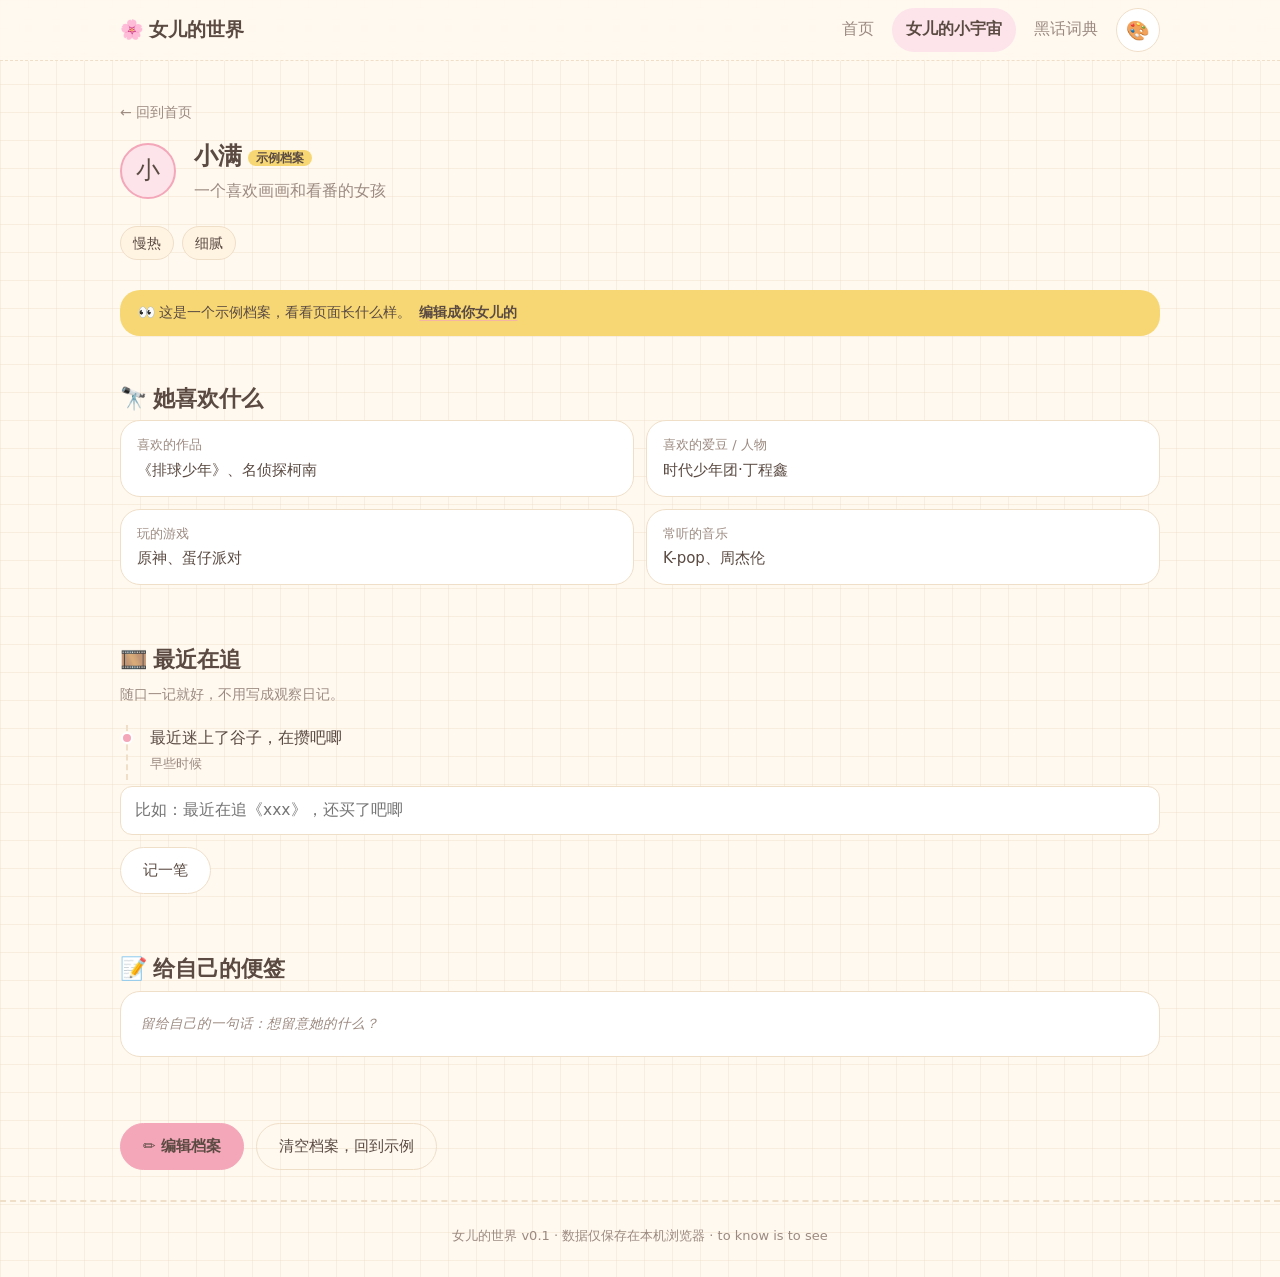
==== pages/archive.html @ 4b4a36b9 "feat: 女儿的小宇宙档案页（编辑/时间线/便签）" ====
<!DOCTYPE html>
<html lang="zh-CN" data-theme="journal">
<head>
  <meta charset="UTF-8" />
  <meta name="viewport" content="width=device-width, initial-scale=1.0" />
  <title>女儿的小宇宙 · 女儿的世界</title>
  <link rel="icon" type="image/svg+xml" href="../assets/favicon.svg" />
  <script>
    (function () {
      try {
        var t = localStorage.getItem("dw-theme");
        if (t) document.documentElement.dataset.theme = t;
      } catch (e) {}
    })();
  </script>
  <link rel="stylesheet" href="../css/themes/journal.css" />
  <link rel="stylesheet" href="../css/themes/dream.css" />
  <link rel="stylesheet" href="../css/themes/minimal.css" />
  <link rel="stylesheet" href="../css/themes/vintage.css" />
  <link rel="stylesheet" href="../css/main.css" />
</head>
<body>
  <nav class="topnav">
    <div class="wrap">
      <a class="nav-brand" href="../index.html">🌸 女儿的世界</a>
      <div class="nav-links">
        <a class="nav-link" href="../index.html">首页</a>
        <a class="nav-link active" href="archive.html">女儿的小宇宙</a>
        <a class="nav-link" href="glossary.html">黑话词典</a>
        <div class="theme-zone">
          <button type="button" class="theme-btn" aria-label="切换主题" aria-haspopup="menu">🎨</button>
          <div class="theme-pop" role="menu" aria-label="选择主题"></div>
        </div>
      </div>
    </div>
  </nav>

  <main class="wrap">
    <header class="section">
      <a class="back-link" href="../index.html">← 回到首页</a>
      <div class="profile-head">
        <span class="avatar" id="p-avatar">🌸</span>
        <div>
          <div class="p-name" id="p-name">女儿</div>
          <div class="p-intro" id="p-intro"></div>
        </div>
      </div>
      <div class="chips" id="p-tags"></div>
    </header>

    <div id="example-banner"></div>

    <!-- ---------- 浏览模式 ---------- -->
    <div id="view-mode">
      <section class="section">
        <h2 class="section-title">🔭 她喜欢什么</h2>
        <div class="kv-list" id="p-kv"></div>
      </section>

      <section class="section">
        <h2 class="section-title">🎞️ 最近在追</h2>
        <p class="section-desc">随口一记就好，不用写成观察日记。</p>
        <ul class="timeline" id="p-recent"></ul>
        <div class="form-actions">
          <input type="text" id="r-text" placeholder="比如：最近在追《xxx》，还买了吧唧" aria-label="记一笔最近在追的" />
          <button type="button" class="btn" id="r-add">记一笔</button>
        </div>
      </section>

      <section class="section">
        <h2 class="section-title">📝 给自己的便签</h2>
        <div class="card">
          <p id="p-notes" class="mt-0"></p>
        </div>
      </section>

      <section class="section">
        <div class="form-actions">
          <button type="button" class="btn btn-primary" id="btn-edit">✏️ 编辑档案</button>
          <button type="button" class="btn btn-ghost" id="btn-clear" hidden>清空档案，回到示例</button>
        </div>
      </section>
    </div>

    <!-- ---------- 编辑模式 ---------- -->
    <div id="edit-mode" hidden>
      <form id="edit-form">
        <div class="form-grid">
          <div class="field">
            <label for="f-nickname">小名或昵称</label>
            <input type="text" id="f-nickname" maxlength="12" placeholder="比如：小满" />
          </div>
          <div class="field">
            <label for="f-grade">年级<span class="field-hint">决定模块默认看初中篇还是高中篇</span></label>
            <select id="f-grade">
              <option value="初一">初一</option>
              <option value="初二">初二</option>
              <option value="初三">初三</option>
              <option value="高一">高一</option>
              <option value="高二">高二</option>
              <option value="高三">高三</option>
            </select>
          </div>
          <div class="field span-2">
            <label>她的标签<span class="field-hint">点选几个，也可以都不选</span></label>
            <div class="chips" id="f-tags"></div>
          </div>
          <div class="field span-2">
            <label for="f-intro">一句话介绍她</label>
            <input type="text" id="f-intro" maxlength="40" placeholder="比如：一个喜欢画画和看番的女孩" />
          </div>
          <div class="field">
            <label for="f-works">喜欢的作品<span class="field-hint">用顿号或逗号分开</span></label>
            <input type="text" id="f-works" placeholder="《排球少年》、名侦探柯南" />
          </div>
          <div class="field">
            <label for="f-idol">喜欢的爱豆 / 人物</label>
            <input type="text" id="f-idol" placeholder="没有就空着" />
          </div>
          <div class="field">
            <label for="f-games">玩的游戏</label>
            <input type="text" id="f-games" placeholder="原神、蛋仔派对" />
          </div>
          <div class="field">
            <label for="f-music">常听的音乐</label>
            <input type="text" id="f-music" placeholder="K-pop、周杰伦" />
          </div>
          <div class="field span-2">
            <label for="f-notes">给自己的便签<span class="field-hint">只给你自己看</span></label>
            <textarea id="f-notes" placeholder="比如：她提过想学数位板画画，也许生日可以留意"></textarea>
          </div>
        </div>
        <div class="form-actions">
          <button type="submit" class="btn btn-primary">保存</button>
          <button type="button" class="btn btn-ghost" id="btn-cancel">取消</button>
        </div>
      </form>
    </div>
  </main>

  <footer class="site-footer">
    女儿的世界 v0.1 · 数据仅保存在本机浏览器 · to know is to see
  </footer>

  <script src="../js/data.js"></script>
  <script src="../js/ui.js"></script>
  <script src="../js/archive.js"></script>
  <script src="../js/theme.js"></script>
  <script src="../js/page-archive.js"></script>
</body>
</html>
---- css/themes/journal.css ----
/* 温暖手账风（默认主题）—— doc/03 §2.1 */
:root,
:root[data-theme="journal"] {
  --bg: #FFF9F0;
  --bg-soft: #FFF3E2;
  --card: #FFFFFF;
  --primary: #F4A7B9;
  --primary-soft: #FCE4EA;
  --accent: #8EC5B6;
  --accent-2: #F7D774;
  --text: #5A4A42;
  --text-soft: #9C8A80;
  --line: #F0DFC8;
  --danger: #E8886C;
  --font-title: "LXGW WenKai", "霞鹜文楷", "Kaiti SC", "STKaiti", "KaiTi", cursive;
  --font-body: "PingFang SC", "Hiragino Sans GB", "Microsoft YaHei", system-ui, -apple-system, sans-serif;
  --radius-card: 20px;
}
---- css/themes/dream.css ----
/* 梦幻星空风 —— doc/03 §2.2 */
:root[data-theme="dream"] {
  --bg: #F6F3FF;
  --bg-soft: #EFE9FF;
  --card: #FFFFFF;
  --primary: #9B8CE6;
  --primary-soft: #E9E4FF;
  --accent: #7FC8E8;
  --accent-2: #FFC7DE;
  --text: #4A4460;
  --text-soft: #8B85A3;
  --line: #E0DAF2;
  --danger: #E58FA2;
  --font-title: "LXGW WenKai", "霞鹜文楷", "Kaiti SC", "STKaiti", "KaiTi", cursive;
  --font-body: "PingFang SC", "Hiragino Sans GB", "Microsoft YaHei", system-ui, -apple-system, sans-serif;
  --radius-card: 24px;
}
---- css/themes/minimal.css ----
/* 简约现代风 —— doc/03 §2.3 */
:root[data-theme="minimal"] {
  --bg: #FAFAF8;
  --bg-soft: #F2F2EE;
  --card: #FFFFFF;
  --primary: #D98E9C;
  --primary-soft: #F6E9EC;
  --accent: #9AA8A0;
  --accent-2: #D9C8A9;
  --text: #3D3A37;
  --text-soft: #8A8580;
  --line: #E5E2DC;
  --danger: #C4705F;
  --font-title: "PingFang SC", "Hiragino Sans GB", "Microsoft YaHei", system-ui, -apple-system, sans-serif;
  --font-body: "PingFang SC", "Hiragino Sans GB", "Microsoft YaHei", system-ui, -apple-system, sans-serif;
  --radius-card: 16px;
}
---- css/themes/vintage.css ----
/* 复古日记风 —— doc/03 §2.4 */
:root[data-theme="vintage"] {
  --bg: #F5EDDC;
  --bg-soft: #EFE4CC;
  --card: #FAF5E8;
  --primary: #B0714B;
  --primary-soft: #EAD9C6;
  --accent: #7C8C6E;
  --accent-2: #C9A66B;
  --text: #4F4034;
  --text-soft: #8C7B6A;
  --line: #DCCDB2;
  --danger: #A9554C;
  --font-title: "LXGW WenKai", "霞鹜文楷", "Kaiti SC", "STKaiti", "KaiTi", cursive;
  --font-body: "Kaiti SC", "STKaiti", "KaiTi", "PingFang SC", "Hiragino Sans GB", serif;
  --radius-card: 18px;
}
---- css/main.css ----
/* ============================================================
   女儿的世界 · main.css
   基础 + 组件样式。颜色/字体/圆角全部来自主题 Token（css/themes/*.css）。
   设计规范：doc/女儿的世界/03-视觉设计规范.md
   ============================================================ */

/* ---------- Reset & 基础 ---------- */
*, *::before, *::after { box-sizing: border-box; }
* { margin: 0; }

html { -webkit-text-size-adjust: 100%; }

body {
  background-color: var(--bg);
  /* 极淡网格纹理（doc/03 §5：opacity < 0.03 量级） */
  background-image:
    linear-gradient(color-mix(in srgb, var(--line) 45%, transparent) 1px, transparent 1px),
    linear-gradient(90deg, color-mix(in srgb, var(--line) 45%, transparent) 1px, transparent 1px);
  background-size: 28px 28px;
  color: var(--text);
  font-family: var(--font-body);
  font-size: 15.5px;
  line-height: 1.8;
  min-height: 100svh;
  display: flex;
  flex-direction: column;
}

main { flex: 1; }

h1, h2, h3, h4 {
  font-family: var(--font-title);
  font-weight: 700;
  line-height: 1.4;
}

p { margin: 0 0 12px; }
p:last-child { margin-bottom: 0; }

a { color: inherit; text-decoration-color: color-mix(in srgb, var(--primary) 70%, transparent); text-underline-offset: 3px; }
a:hover { color: var(--text); }

img, svg { max-width: 100%; display: block; }

button {
  font: inherit;
  color: inherit;
  background: none;
  border: none;
  cursor: pointer;
}

:focus-visible {
  outline: 2px solid var(--primary);
  outline-offset: 2px;
  border-radius: 6px;
}

::selection { background: var(--primary-soft); }

.wrap { width: 100%; max-width: 1080px; margin: 0 auto; padding: 0 20px; }

.divider {
  border: none;
  border-top: 2px dashed var(--line);
  margin: 36px 0;
}

/* ---------- 顶部导航 ---------- */
.topnav {
  position: sticky;
  top: 0;
  z-index: 50;
  background: color-mix(in srgb, var(--bg) 88%, transparent);
  backdrop-filter: blur(8px);
  border-bottom: 1.5px dashed var(--line);
}

.topnav .wrap {
  display: flex;
  align-items: center;
  gap: 12px;
  min-height: 60px;
}

.nav-brand {
  font-family: var(--font-title);
  font-size: 19px;
  font-weight: 700;
  text-decoration: none;
  display: inline-flex;
  align-items: center;
  gap: 8px;
  min-height: 44px;
}

.nav-links { display: flex; gap: 4px; margin-left: auto; align-items: center; }

.nav-link {
  text-decoration: none;
  padding: 8px 14px;
  border-radius: 999px;
  color: var(--text-soft);
  min-height: 44px;
  display: inline-flex;
  align-items: center;
  transition: background 0.2s ease, color 0.2s ease;
}

.nav-link:hover { background: var(--bg-soft); color: var(--text); }
.nav-link.active { background: var(--primary-soft); color: var(--text); font-weight: 600; }

/* ---------- 主题切换器 ---------- */
.theme-zone { position: relative; }

.theme-btn {
  width: 44px;
  height: 44px;
  border-radius: 999px;
  background: var(--card);
  border: 1.5px solid var(--line);
  display: inline-flex;
  align-items: center;
  justify-content: center;
  font-size: 19px;
  transition: border-color 0.2s ease, transform 0.2s ease;
}
.theme-btn:hover { border-color: var(--primary); transform: rotate(10deg); }

.theme-pop {
  position: absolute;
  right: 0;
  top: calc(100% + 10px);
  background: var(--card);
  border: 1.5px solid var(--line);
  border-radius: 16px;
  box-shadow: 0 10px 30px color-mix(in srgb, var(--text) 14%, transparent);
  padding: 10px;
  width: 220px;
  display: none;
  z-index: 60;
}
.theme-pop.open { display: block; }

.theme-opt {
  display: flex;
  align-items: center;
  gap: 10px;
  width: 100%;
  padding: 9px 10px;
  border-radius: 12px;
  border: 2px solid transparent;
  text-align: left;
  transition: background 0.2s ease;
}
.theme-opt:hover { background: var(--bg-soft); }
.theme-opt.current { border-color: var(--primary); }

.theme-opt .swatches { display: flex; gap: 3px; flex-shrink: 0; }
.theme-opt .swatches i {
  width: 16px;
  height: 16px;
  border-radius: 5px;
  border: 1px solid color-mix(in srgb, var(--text) 12%, transparent);
}

/* ---------- Hero / 首页 ---------- */
.hero { padding: 44px 0 10px; text-align: center; }

.hero h1 { font-size: clamp(26px, 4.5vw, 32px); margin-bottom: 10px; }
.hero .hero-sub { color: var(--text-soft); max-width: 560px; margin: 0 auto; }

.tip-card {
  margin: 22px auto 0;
  max-width: 640px;
  background: var(--card);
  border: 1.5px dashed var(--accent);
  border-radius: var(--radius-card);
  padding: 14px 20px;
  text-align: left;
  display: flex;
  gap: 10px;
  align-items: flex-start;
}
.tip-card .tip-icon { font-size: 20px; line-height: 1.6; }
.tip-card .tip-label { font-size: 13px; color: var(--text-soft); }

/* ---------- 区块与卡片 ---------- */
.section { padding: 30px 0; }

.section-title {
  font-size: 22px;
  margin-bottom: 6px;
  display: flex;
  align-items: center;
  gap: 8px;
}

.section-desc { color: var(--text-soft); font-size: 14px; margin-bottom: 18px; }

.card {
  background: var(--card);
  border: 1px solid var(--line);
  border-radius: var(--radius-card);
  padding: 18px 20px;
}

/* ---------- 模块网格（doc/03 §4.1） ---------- */
.grid-modules {
  display: grid;
  grid-template-columns: 1fr;
  gap: 18px;
}
@media (min-width: 480px) { .grid-modules { grid-template-columns: repeat(2, 1fr); } }
@media (min-width: 900px) { .grid-modules { grid-template-columns: repeat(3, 1fr); } }

.module-card {
  position: relative;
  display: block;
  background: var(--card);
  border: 1px solid var(--line);
  border-radius: var(--radius-card);
  padding: 20px 18px 16px;
  text-decoration: none;
  overflow: hidden;
  transition: transform 0.2s ease, box-shadow 0.2s ease;
}

.module-card::before {
  content: "";
  position: absolute;
  inset: 0 0 auto 0;
  height: 6px;
  background: var(--mcolor, var(--primary));
}

.module-card:hover {
  transform: translateY(-4px);
  box-shadow: 0 12px 26px color-mix(in srgb, var(--text) 12%, transparent);
}

.module-card .m-emoji { font-size: 30px; line-height: 1; margin-bottom: 10px; }
.module-card .m-title { font-family: var(--font-title); font-size: 18px; font-weight: 700; }
.module-card .m-tagline { font-size: 13.5px; color: var(--text-soft); margin-top: 4px; }

.module-card .m-stage {
  position: absolute;
  top: 14px;
  right: 14px;
  display: flex;
  gap: 4px;
}
.module-card .m-stage i {
  font-style: normal;
  font-size: 12px;
  padding: 1px 7px;
  border-radius: 999px;
  background: var(--bg-soft);
  border: 1px solid var(--line);
  color: var(--text-soft);
}

/* ---------- 档案卡（首页横向，doc/03 §4.7） ---------- */
.archive-card {
  display: flex;
  align-items: center;
  gap: 16px;
  background: var(--card);
  border: 1px solid var(--line);
  border-radius: var(--radius-card);
  padding: 18px 20px;
  text-decoration: none;
  flex-wrap: wrap;
}

.avatar {
  width: 56px;
  height: 56px;
  border-radius: 50%;
  flex-shrink: 0;
  background: var(--primary-soft);
  border: 2px solid var(--primary);
  display: grid;
  place-items: center;
  font-family: var(--font-title);
  font-size: 24px;
  color: var(--text);
}

.archive-card .a-name { font-family: var(--font-title); font-size: 18px; font-weight: 700; }
.archive-card .a-meta { font-size: 13.5px; color: var(--text-soft); }
.archive-card .a-edit {
  margin-left: auto;
  font-size: 14px;
  color: var(--text-soft);
  border: 1.5px solid var(--line);
  border-radius: 999px;
  padding: 7px 14px;
  transition: border-color 0.2s ease;
  min-height: 36px;
  display: inline-flex;
  align-items: center;
}
.archive-card:hover .a-edit { border-color: var(--primary); }

.badge-example {
  font-size: 12px;
  background: var(--accent-2);
  color: var(--text);
  border-radius: 999px;
  padding: 1px 8px;
  vertical-align: 2px;
}

/* ---------- 贴纸标签（doc/03 §4.2，颜色不随主题） ---------- */
.sticker {
  display: inline-flex;
  align-items: center;
  gap: 6px;
  padding: 4px 14px;
  border-radius: 999px;
  font-size: 14.5px;
  font-weight: 600;
  transform: rotate(-2deg);
  transform-origin: left center;
}
.sticker-what { background: #E4F0FA; color: #3D6B94; }
.sticker-why  { background: #FCE4EA; color: #B04A6E; }
.sticker-how  { background: #E4F4EC; color: #3E7D5C; }

/* ---------- 三层内容卡片 ---------- */
.layer { margin-top: 26px; }
.layer .sticker { margin-bottom: 14px; }

.layer-cards { display: grid; grid-template-columns: repeat(auto-fit, minmax(260px, 1fr)); gap: 14px; }

.info-card { background: var(--card); border: 1px solid var(--line); border-radius: var(--radius-card); padding: 16px 18px; }
.info-card h4 { font-size: 16.5px; margin-bottom: 6px; }
.info-card p { font-size: 14.5px; color: var(--text); }

/* ---------- 话术气泡（doc/03 §4.3） ---------- */
.bubbles-label { font-size: 13px; color: var(--text-soft); margin-bottom: 8px; }

.bubble {
  display: inline-block;
  background: var(--card);
  border: 1px solid var(--line);
  border-radius: 16px 16px 16px 4px;
  padding: 10px 16px;
  margin: 0 0 10px;
  max-width: 640px;
  box-shadow: 0 2px 8px color-mix(in srgb, var(--text) 6%, transparent);
}
.bubble::before { content: "💬 "; }

/* ---------- 红线提示卡（doc/03 §4.4） ---------- */
.redline {
  margin-top: 16px;
  background: color-mix(in srgb, var(--danger) 10%, var(--card));
  border: 1.5px dashed var(--danger);
  border-radius: var(--radius-card);
  padding: 14px 18px;
}
.redline .redline-title { font-weight: 700; color: var(--danger); margin-bottom: 4px; }
.redline .redline-title::before { content: "🕊️ "; }
.redline p { font-size: 14.5px; }

.advice-block {
  margin-top: 14px;
  background: var(--bg-soft);
  border-radius: var(--radius-card);
  padding: 12px 18px;
}
.advice-block .advice-title { font-weight: 700; margin-bottom: 4px; }
.advice-block .advice-title::before { content: "🌱 "; }

/* ---------- 学段分段控件（doc/03 §4.5） ---------- */
.seg {
  display: inline-flex;
  background: var(--bg-soft);
  border: 1px solid var(--line);
  border-radius: 999px;
  padding: 4px;
  gap: 2px;
}

.seg-btn {
  position: relative;
  min-height: 40px;
  padding: 8px 20px;
  border-radius: 999px;
  color: var(--text-soft);
  display: inline-flex;
  align-items: center;
  gap: 6px;
  transition: background 0.2s ease, color 0.2s ease;
}
.seg-btn[aria-pressed="true"] { background: var(--primary); color: var(--text); font-weight: 700; }
.seg-btn .rec-dot {
  width: 6px;
  height: 6px;
  border-radius: 50%;
  background: var(--accent);
  display: none;
}
.seg-btn.recommended .rec-dot { display: inline-block; }
.seg-btn[aria-pressed="true"] .rec-dot { background: var(--text); }

/* ---------- 通用按钮 ---------- */
.btn {
  display: inline-flex;
  align-items: center;
  justify-content: center;
  gap: 6px;
  min-height: 44px;
  padding: 9px 22px;
  border-radius: 999px;
  font-size: 15px;
  border: 1.5px solid var(--line);
  background: var(--card);
  transition: border-color 0.2s ease, background 0.2s ease;
}
.btn:hover { border-color: var(--primary); }
.btn-primary { background: var(--primary); border-color: var(--primary); color: var(--text); font-weight: 700; }
.btn-ghost { background: transparent; }

/* ---------- 提示条 ---------- */
.banner-tip {
  background: var(--accent-2);
  border-radius: var(--radius-card);
  padding: 10px 18px;
  font-size: 14px;
  margin-bottom: 18px;
  display: flex;
  align-items: center;
  gap: 8px;
  flex-wrap: wrap;
}
.banner-tip a { font-weight: 600; }

/* 「她的世界」匹配卡 */
.match-card {
  background: var(--primary-soft);
  border: 1.5px dashed var(--primary);
  border-radius: var(--radius-card);
  padding: 14px 18px;
  margin-bottom: 18px;
  font-size: 14.5px;
}
.match-card .match-title { font-weight: 700; margin-bottom: 4px; }
.match-card .match-title::before { content: "💗 "; }

/* ---------- 档案页 ---------- */
.profile-head { display: flex; align-items: center; gap: 18px; flex-wrap: wrap; margin-bottom: 20px; }
.profile-head .p-name { font-family: var(--font-title); font-size: 24px; font-weight: 700; }
.profile-head .p-intro { color: var(--text-soft); }

.chips { display: flex; flex-wrap: wrap; gap: 8px; }

.chip {
  display: inline-flex;
  align-items: center;
  padding: 4px 12px;
  border-radius: 999px;
  background: var(--bg-soft);
  border: 1px solid var(--line);
  font-size: 13.5px;
}
.chip-btn { min-height: 34px; transition: background 0.2s ease, border-color 0.2s ease; }
.chip-btn[aria-pressed="true"] { background: var(--primary-soft); border-color: var(--primary); font-weight: 600; }

.kv-list { display: grid; grid-template-columns: 1fr; gap: 12px; }
@media (min-width: 640px) { .kv-list { grid-template-columns: repeat(2, 1fr); } }
.kv-list .kv { background: var(--card); border: 1px solid var(--line); border-radius: var(--radius-card); padding: 12px 16px; }
.kv-list .kv-label { font-size: 13px; color: var(--text-soft); }
.kv-list .kv-value { font-size: 15px; }

.empty-hint {
  color: var(--text-soft);
  font-size: 13.5px;
  font-style: italic;
}

/* 时间线（最近在追） */
.timeline { list-style: none; padding: 0; margin: 0; }
.timeline li {
  position: relative;
  padding: 0 0 16px 22px;
  border-left: 2px dashed var(--line);
  margin-left: 6px;
}
.timeline li:last-child { padding-bottom: 4px; }
.timeline li::before {
  content: "";
  position: absolute;
  left: -7px;
  top: 7px;
  width: 12px;
  height: 12px;
  border-radius: 50%;
  background: var(--primary);
  border: 2px solid var(--card);
}
.timeline .t-date { font-size: 12.5px; color: var(--text-soft); }

/* 表单 */
.form-grid { display: grid; grid-template-columns: 1fr; gap: 16px; }
@media (min-width: 640px) { .form-grid .span-2 { grid-column: span 2; } }
@media (min-width: 640px) { .form-grid { grid-template-columns: repeat(2, 1fr); } }

.field label { display: block; font-size: 14px; font-weight: 600; margin-bottom: 6px; }
.field .field-hint { font-size: 12.5px; color: var(--text-soft); font-weight: 400; margin-left: 6px; }

input[type="text"], input[type="search"], select, textarea {
  width: 100%;
  background: var(--card);
  border: 1.5px solid var(--line);
  border-radius: 12px;
  padding: 10px 14px;
  font: inherit;
  color: var(--text);
  transition: border-color 0.2s ease, background 0.2s ease, box-shadow 0.2s ease;
}
input:focus, select:focus, textarea:focus {
  outline: none;
  border-color: var(--primary);
  background: var(--primary-soft);
  box-shadow: 0 0 0 3px color-mix(in srgb, var(--primary-soft) 60%, transparent);
}
textarea { resize: vertical; min-height: 88px; }
select { appearance: none; }

.form-actions { display: flex; gap: 12px; flex-wrap: wrap; margin-top: 6px; }

/* ---------- 词典页（doc/03 §4.8） ---------- */
.search-box {
  width: 100%;
  border-radius: 999px;
  padding: 12px 20px;
  font-size: 15.5px;
  min-height: 48px;
}

.tabs {
  display: flex;
  gap: 8px;
  overflow-x: auto;
  padding: 4px 2px 10px;
  scrollbar-width: none;
}
.tabs::-webkit-scrollbar { display: none; }

.tab-btn {
  flex-shrink: 0;
  min-height: 38px;
  padding: 6px 16px;
  border-radius: 999px;
  border: 1.5px solid var(--line);
  background: var(--card);
  color: var(--text-soft);
  font-size: 14px;
  transition: all 0.2s ease;
}
.tab-btn:hover { border-color: var(--primary); color: var(--text); }
.tab-btn.on { background: var(--primary); border-color: var(--primary); color: var(--text); font-weight: 700; }

.gloss-grid { display: grid; grid-template-columns: 1fr; gap: 14px; }
@media (min-width: 700px) { .gloss-grid { grid-template-columns: repeat(2, 1fr); } }

.gloss-card { background: var(--card); border: 1px solid var(--line); border-radius: var(--radius-card); padding: 14px 18px; }
.gloss-card .g-term { font-weight: 700; font-size: 16.5px; display: flex; align-items: center; gap: 8px; flex-wrap: wrap; }
.gloss-card .g-module { font-size: 12px; color: var(--text-soft); border: 1px solid var(--line); border-radius: 999px; padding: 0 8px; }
.gloss-card .g-hot { font-size: 12px; background: var(--accent-2); border-radius: 999px; padding: 0 8px; }
.gloss-card .g-meaning { font-size: 14.5px; margin-top: 6px; }

.reply-block {
  margin-top: 10px;
  background: var(--bg-soft);
  border-radius: 10px;
  padding: 8px 12px;
  font-size: 14px;
  display: none;
}
.reply-block.open { display: block; }
.reply-block .r-label { font-size: 12.5px; color: var(--text-soft); }

.gloss-toggle {
  margin-top: 8px;
  font-size: 13.5px;
  color: var(--text-soft);
  min-height: 32px;
  padding: 4px 0;
}
.gloss-toggle:hover { color: var(--text); }

.gloss-empty { text-align: center; color: var(--text-soft); padding: 40px 0; }

/* ---------- 写给家长的话 ---------- */
.letter {
  background: var(--card);
  border: 1px solid var(--line);
  border-radius: var(--radius-card);
  padding: 22px 24px;
  max-width: 720px;
}
.letter p { font-size: 15px; }

/* ---------- 页脚 ---------- */
.site-footer {
  border-top: 2px dashed var(--line);
  padding: 22px 0 30px;
  color: var(--text-soft);
  font-size: 13px;
  text-align: center;
}

/* ---------- 工具类 ---------- */
.text-soft { color: var(--text-soft); }
.mt-0 { margin-top: 0; }
.back-link {
  display: inline-flex;
  align-items: center;
  gap: 6px;
  font-size: 14px;
  color: var(--text-soft);
  text-decoration: none;
  min-height: 44px;
}
.back-link:hover { color: var(--text); }

/* ---------- 动效降级（doc/03 §5/§6） ---------- */
@media (prefers-reduced-motion: reduce) {
  *, *::before, *::after {
    animation-duration: 0.01ms !important;
    animation-iteration-count: 1 !important;
    transition-duration: 0.01ms !important;
  }
  .module-card:hover { transform: none; }
}
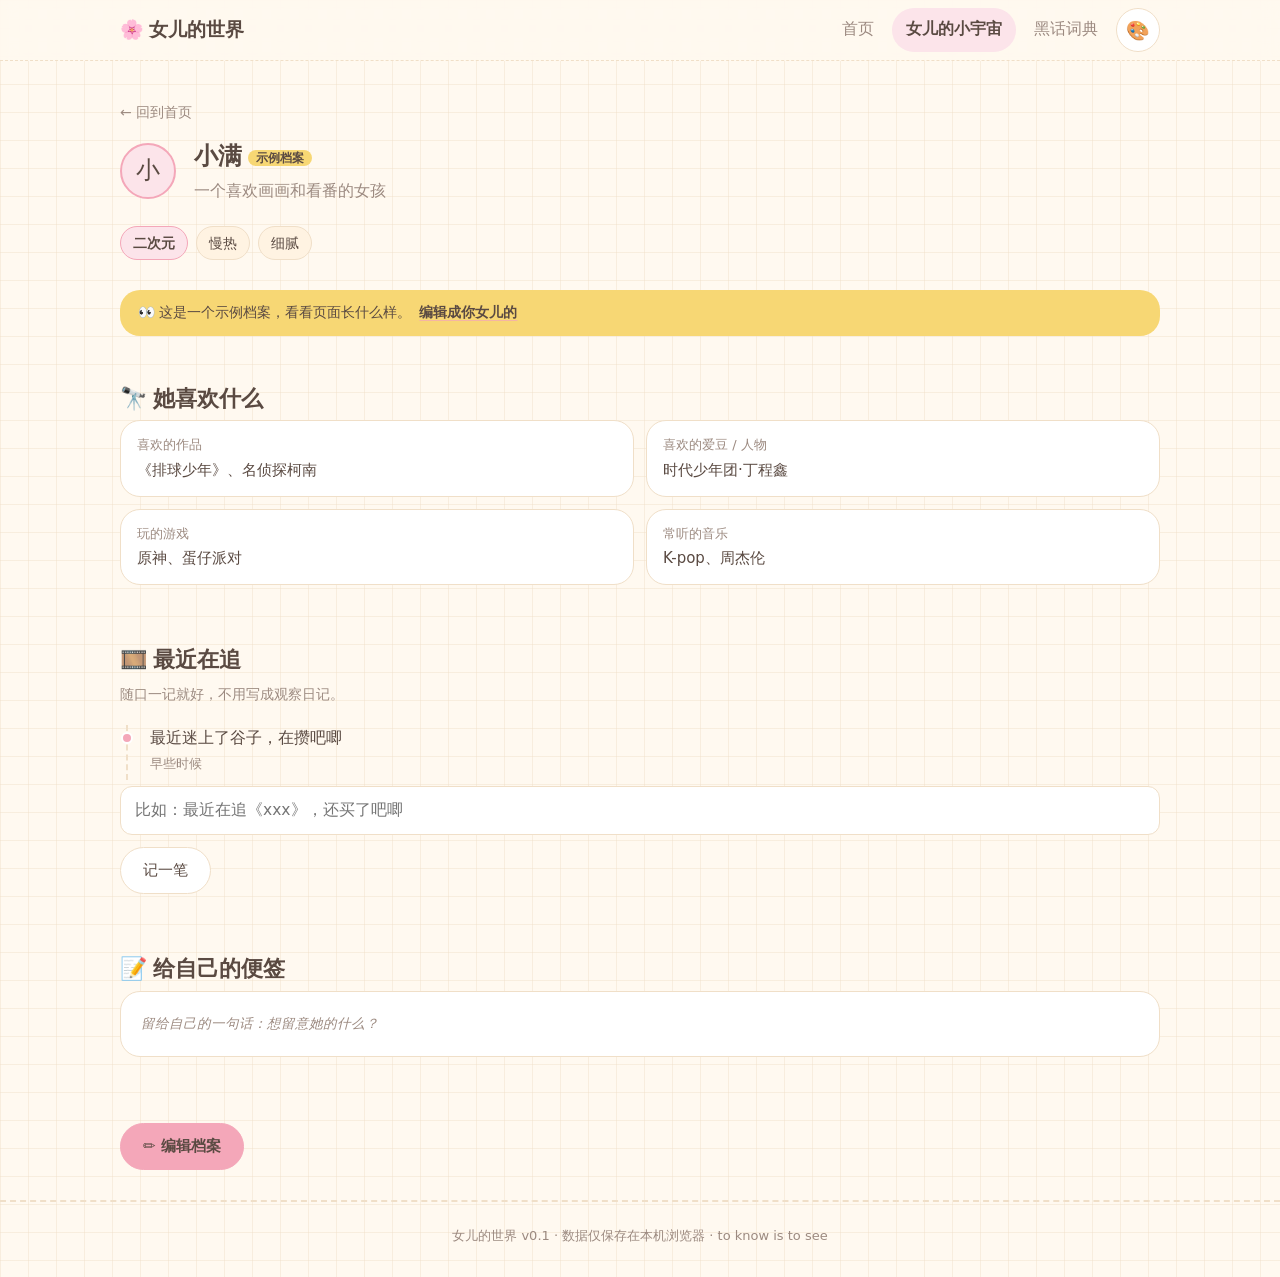
==== commit dc190786: "feat: 档案派系字段（学霸/二次元/地雷妹等单选）+ 词典 JK制服/地雷系/辣妹词条" ====
--- a/pages/archive.html
+++ b/pages/archive.html
@@ -102,6 +102,10 @@
             </select>
           </div>
           <div class="field span-2">
+            <label>她的派系<span class="field-hint">大致归个类就好——也可以是几种的混合，选「综合型」或先空着都行</span></label>
+            <div class="chips" id="f-faction"></div>
+          </div>
+          <div class="field span-2">
             <label>她的标签<span class="field-hint">点选几个，也可以都不选</span></label>
             <div class="chips" id="f-tags"></div>
           </div>
--- a/css/main.css
+++ b/css/main.css
@@ -7,6 +7,7 @@
 /* ---------- Reset & 基础 ---------- */
 *, *::before, *::after { box-sizing: border-box; }
 * { margin: 0; }
+[hidden] { display: none !important; }
 
 html { -webkit-text-size-adjust: 100%; }
 
@@ -468,6 +469,7 @@
 }
 .chip-btn { min-height: 34px; transition: background 0.2s ease, border-color 0.2s ease; }
 .chip-btn[aria-pressed="true"] { background: var(--primary-soft); border-color: var(--primary); font-weight: 600; }
+.chip-faction { background: var(--primary-soft); border-color: var(--primary); font-weight: 600; }
 
 .kv-list { display: grid; grid-template-columns: 1fr; gap: 12px; }
 @media (min-width: 640px) { .kv-list { grid-template-columns: repeat(2, 1fr); } }
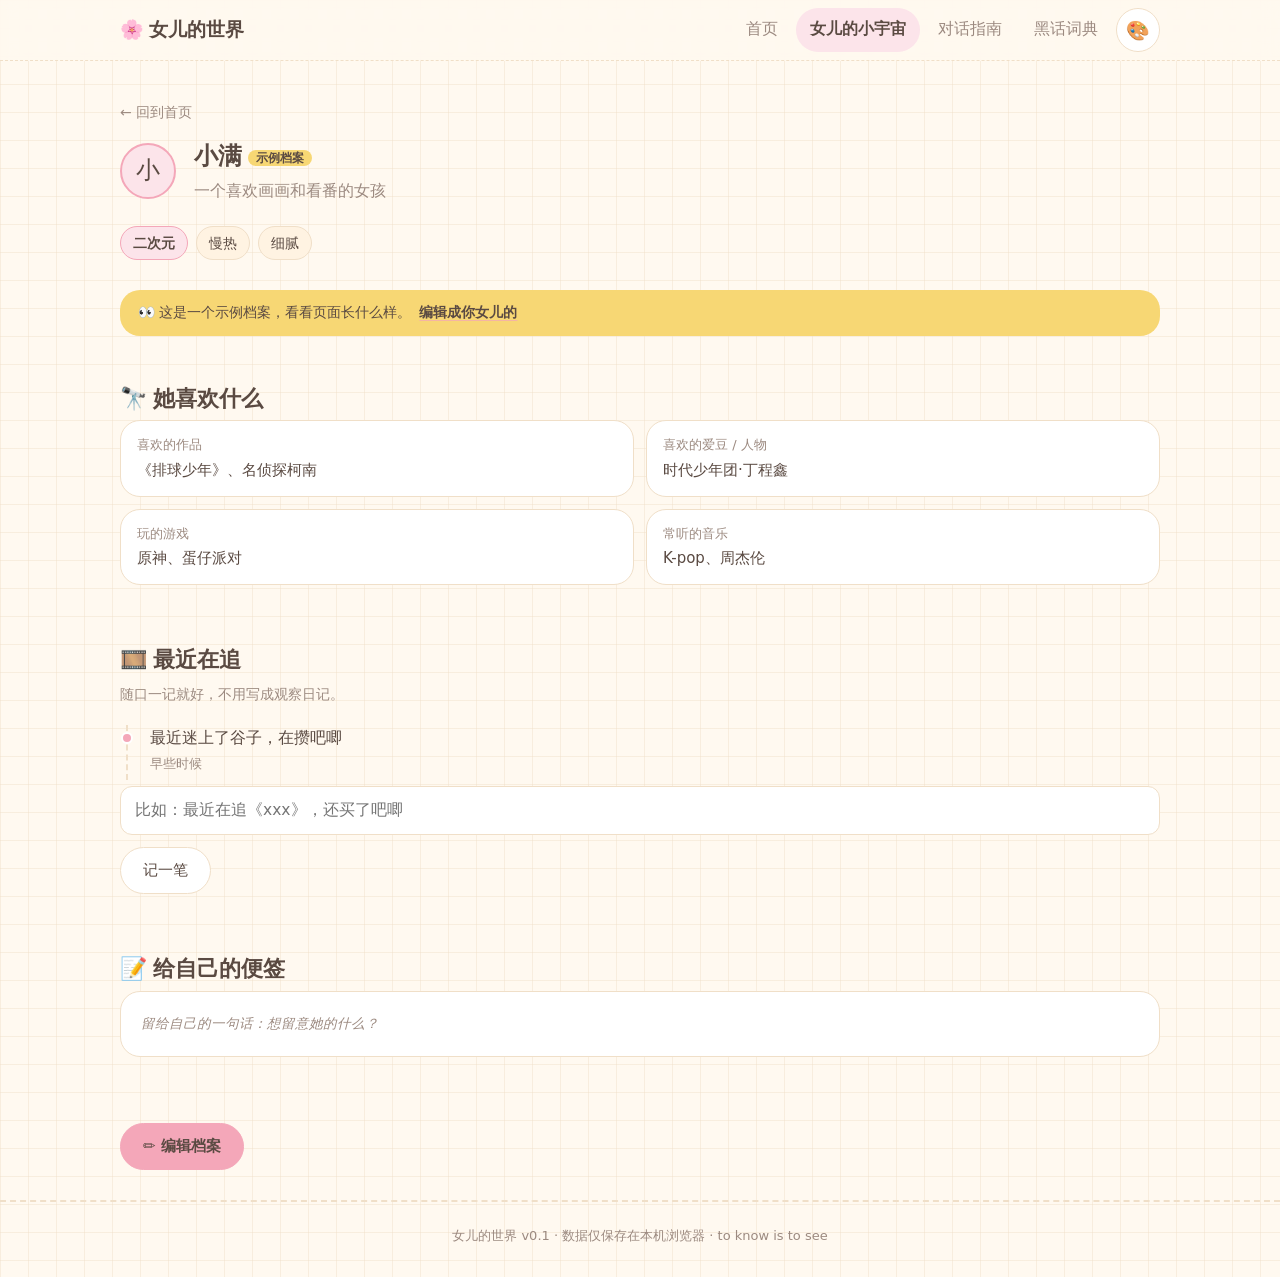
==== commit ec38e4fe: "feat: 幼儿园篇与小学篇全覆盖 + 父女对话指南页 - 8 模块全部扩展为 幼儿园/小学/初中/高中 四学段 × 三层内容（3–18 岁全覆盖） - 档案年级下拉扩为 13 项，gradeStag" ====
--- a/pages/archive.html
+++ b/pages/archive.html
@@ -26,6 +26,7 @@
       <div class="nav-links">
         <a class="nav-link" href="../index.html">首页</a>
         <a class="nav-link active" href="archive.html">女儿的小宇宙</a>
+        <a class="nav-link" href="guide.html">对话指南</a>
         <a class="nav-link" href="glossary.html">黑话词典</a>
         <div class="theme-zone">
           <button type="button" class="theme-btn" aria-label="切换主题" aria-haspopup="menu">🎨</button>
@@ -91,8 +92,15 @@
             <input type="text" id="f-nickname" maxlength="12" placeholder="比如：小满" />
           </div>
           <div class="field">
-            <label for="f-grade">年级<span class="field-hint">决定模块默认看初中篇还是高中篇</span></label>
+            <label for="f-grade">年级<span class="field-hint">决定模块页默认展示哪个学段</span></label>
             <select id="f-grade">
+              <option value="幼儿园">幼儿园</option>
+              <option value="一年级">一年级</option>
+              <option value="二年级">二年级</option>
+              <option value="三年级">三年级</option>
+              <option value="四年级">四年级</option>
+              <option value="五年级">五年级</option>
+              <option value="六年级">六年级</option>
               <option value="初一">初一</option>
               <option value="初二">初二</option>
               <option value="初三">初三</option>
--- a/css/main.css
+++ b/css/main.css
@@ -616,6 +616,66 @@
   text-align: center;
 }
 
+/* ---------- 父女对话指南 ---------- */
+.guide-grid {
+  display: grid;
+  grid-template-columns: repeat(auto-fit, minmax(280px, 1fr));
+  gap: 14px;
+}
+
+.method-card {
+  background: var(--card);
+  border: 1px solid var(--line);
+  border-radius: var(--radius-card);
+  padding: 16px 18px;
+}
+
+.method-card h4 {
+  font-size: 16.5px;
+  margin-bottom: 10px;
+  display: flex;
+  align-items: center;
+  gap: 8px;
+}
+
+.method-no {
+  width: 22px;
+  height: 22px;
+  border-radius: 50%;
+  flex-shrink: 0;
+  display: inline-grid;
+  place-items: center;
+  font-size: 12px;
+  font-weight: 700;
+  background: var(--primary-soft);
+  border: 1.5px solid var(--primary);
+}
+
+.method-when {
+  display: inline-block;
+  font-size: 12.5px;
+  padding: 2px 10px;
+  border-radius: 999px;
+  background: var(--bg-soft);
+  border: 1px solid var(--line);
+  color: var(--text-soft);
+  margin-bottom: 10px;
+}
+
+.method-card p { font-size: 14.5px; margin-bottom: 0; }
+
+.age-points {
+  margin: 8px 0 0;
+  padding-left: 18px;
+  display: grid;
+  gap: 8px;
+}
+
+.age-points li { font-size: 14.5px; }
+
+.dont-card { border-color: color-mix(in srgb, var(--danger) 45%, var(--line)); }
+.dont-card h4 { color: var(--danger); }
+
 /* ---------- 工具类 ---------- */
 .text-soft { color: var(--text-soft); }
 .mt-0 { margin-top: 0; }
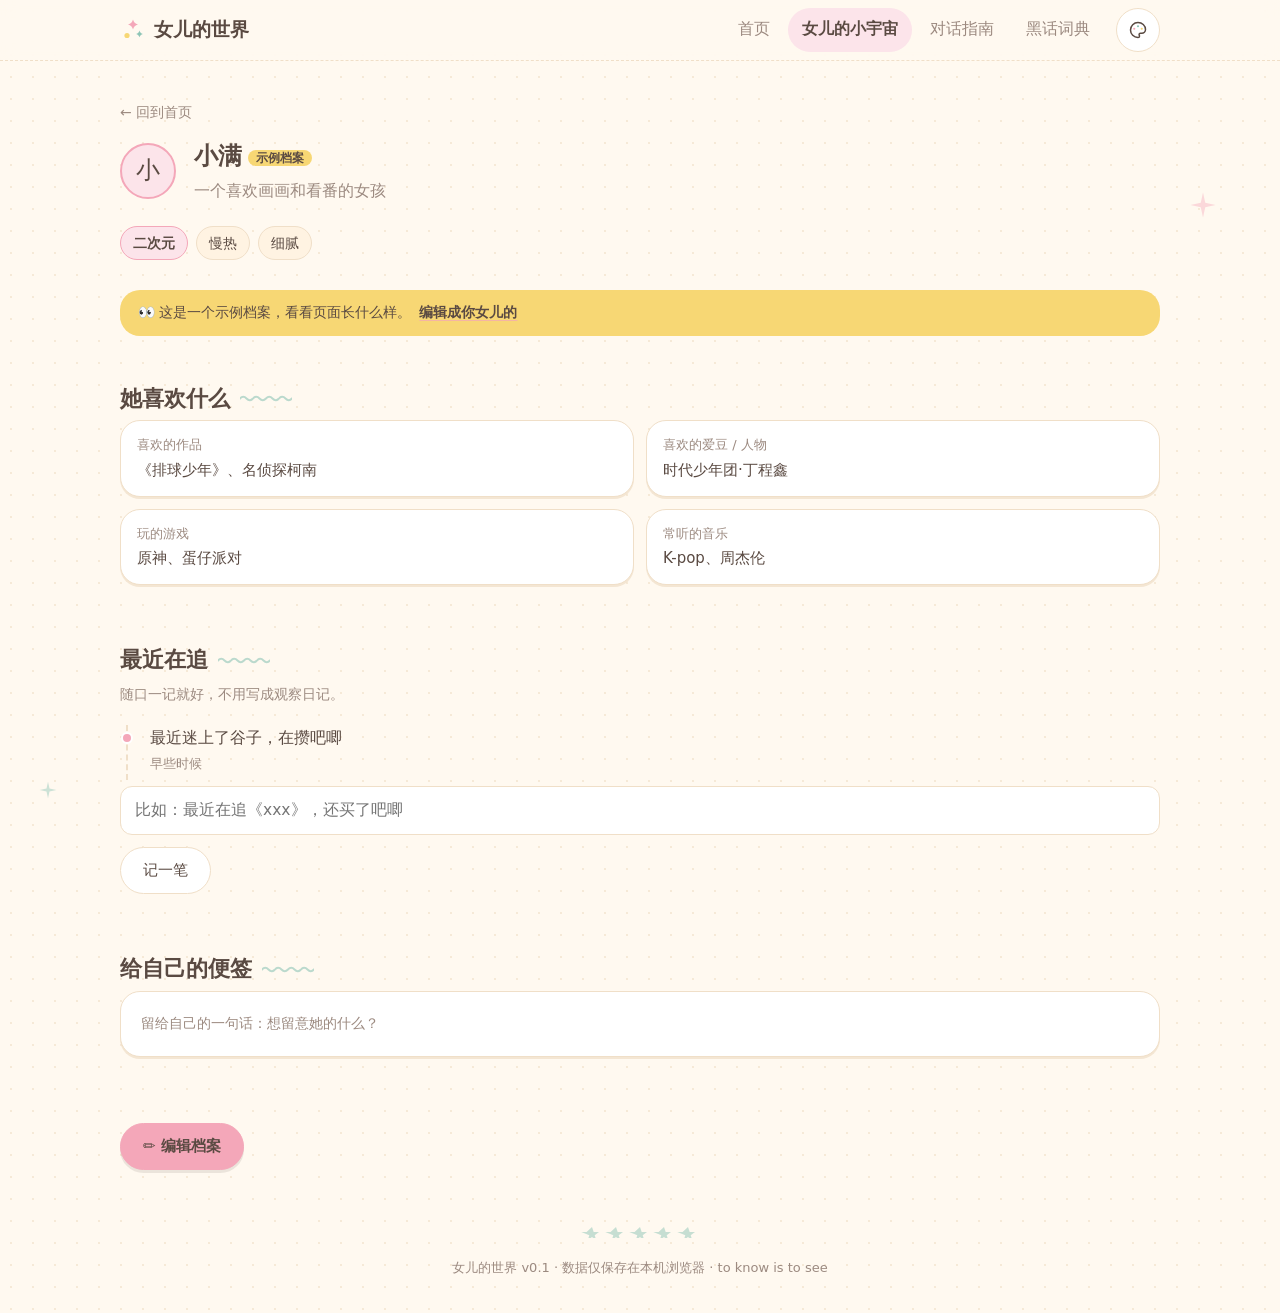
==== commit af57b561: "update" ====
--- a/pages/archive.html
+++ b/pages/archive.html
@@ -22,16 +22,16 @@
 <body>
   <nav class="topnav">
     <div class="wrap">
-      <a class="nav-brand" href="../index.html">🌸 女儿的世界</a>
+      <a class="nav-brand" href="../index.html"><svg class="logo" viewBox="0 0 26 26" aria-hidden="true" focusable="false"><path d="M13 2.5c.7 2.8 2.2 4.3 5 5-2.8.7-4.3 2.2-5 5-.7-2.8-2.2-4.3-5-5 2.8-.7 4.3-2.2 5-5z" fill="var(--primary)"/><path d="M19.5 13.5c.5 1.9 1.5 2.9 3.4 3.4-1.9.5-2.9 1.5-3.4 3.4-.5-1.9-1.5-2.9-3.4-3.4 1.9-.5 2.9-1.5 3.4-3.4z" fill="var(--accent)"/><circle cx="7" cy="18.5" r="2.6" fill="var(--accent-2)"/></svg>女儿的世界</a>
       <div class="nav-links">
         <a class="nav-link" href="../index.html">首页</a>
         <a class="nav-link active" href="archive.html">女儿的小宇宙</a>
         <a class="nav-link" href="guide.html">对话指南</a>
         <a class="nav-link" href="glossary.html">黑话词典</a>
-        <div class="theme-zone">
-          <button type="button" class="theme-btn" aria-label="切换主题" aria-haspopup="menu">🎨</button>
-          <div class="theme-pop" role="menu" aria-label="选择主题"></div>
-        </div>
+      </div>
+      <div class="theme-zone">
+        <button type="button" class="theme-btn" aria-label="切换主题" aria-haspopup="menu"><svg class="palette-ico" viewBox="0 0 24 24" aria-hidden="true" focusable="false"><path d="M12 3a9 9 0 1 0 0 18c1.4 0 1.8-.8 1.8-1.6 0-.7-.5-1.2-.5-1.9 0-.9.7-1.5 1.7-1.5h1.5A4.5 4.5 0 0 0 21 11.5C21 6.8 16.9 3 12 3z" fill="none" stroke="currentColor" stroke-width="1.8" stroke-linejoin="round"/><circle cx="7.5" cy="10.5" r="1.3" fill="var(--primary)"/><circle cx="12" cy="7.5" r="1.3" fill="var(--accent)"/><circle cx="16.5" cy="10.5" r="1.3" fill="var(--accent-2)"/></svg></button>
+        <div class="theme-pop" role="menu" aria-label="选择主题"></div>
       </div>
     </div>
   </nav>
@@ -53,13 +53,13 @@
 
     <!-- ---------- 浏览模式 ---------- -->
     <div id="view-mode">
-      <section class="section">
-        <h2 class="section-title">🔭 她喜欢什么</h2>
+      <section class="section reveal">
+        <h2 class="section-title">她喜欢什么</h2>
         <div class="kv-list" id="p-kv"></div>
       </section>
 
-      <section class="section">
-        <h2 class="section-title">🎞️ 最近在追</h2>
+      <section class="section reveal">
+        <h2 class="section-title">最近在追</h2>
         <p class="section-desc">随口一记就好，不用写成观察日记。</p>
         <ul class="timeline" id="p-recent"></ul>
         <div class="form-actions">
@@ -68,14 +68,14 @@
         </div>
       </section>
 
-      <section class="section">
-        <h2 class="section-title">📝 给自己的便签</h2>
+      <section class="section reveal">
+        <h2 class="section-title">给自己的便签</h2>
         <div class="card">
           <p id="p-notes" class="mt-0"></p>
         </div>
       </section>
 
-      <section class="section">
+      <section class="section reveal">
         <div class="form-actions">
           <button type="button" class="btn btn-primary" id="btn-edit">✏️ 编辑档案</button>
           <button type="button" class="btn btn-ghost" id="btn-clear" hidden>清空档案，回到示例</button>
--- a/css/themes/journal.css
+++ b/css/themes/journal.css
@@ -1,4 +1,4 @@
-/* 温暖手账风（默认主题）—— doc/03 §2.1 */
+/* 温暖手账风（默认主题）—— doc/03 §2.1 · design.md「手工艺术书」质感层 */
 :root,
 :root[data-theme="journal"] {
   --bg: #FFF9F0;
@@ -12,7 +12,20 @@
   --text-soft: #9C8A80;
   --line: #F0DFC8;
   --danger: #E8886C;
+  --seal: var(--primary);
   --font-title: "LXGW WenKai", "霞鹜文楷", "Kaiti SC", "STKaiti", "KaiTi", cursive;
   --font-body: "PingFang SC", "Hiragino Sans GB", "Microsoft YaHei", system-ui, -apple-system, sans-serif;
   --radius-card: 20px;
 }
+
+/* 纸面：奶油波点格 + 散落的星花与爱心涂鸦（手账本的一页） */
+:root[data-theme="journal"] body {
+  background-image:
+    url("data:image/svg+xml,%3Csvg xmlns='http://www.w3.org/2000/svg' viewBox='0 0 24 24'%3E%3Cpath d='M12 2l1.8 8.2L22 12l-8.2 1.8L12 22l-1.8-8.2L2 12l8.2-1.8z' fill='%23F4A7B9' fill-opacity='.4'/%3E%3C/svg%3E"),
+    url("data:image/svg+xml,%3Csvg xmlns='http://www.w3.org/2000/svg' viewBox='0 0 24 24'%3E%3Cpath d='M12 2l1.8 8.2L22 12l-8.2 1.8L12 22l-1.8-8.2L2 12l8.2-1.8z' fill='%238EC5B6' fill-opacity='.45'/%3E%3C/svg%3E"),
+    url("data:image/svg+xml,%3Csvg xmlns='http://www.w3.org/2000/svg' viewBox='0 0 24 24'%3E%3Cpath d='M12 21C6.8 16.6 2.6 13 2.6 8.9 2.6 6 4.9 4.2 7.4 4.2c1.8 0 3.4 1 4.6 2.7 1.2-1.7 2.8-2.7 4.6-2.7 2.5 0 4.8 1.8 4.8 4.7 0 4.1-4.2 7.7-9.4 12.1z' fill='%23F7D774' fill-opacity='.5'/%3E%3C/svg%3E"),
+    radial-gradient(color-mix(in srgb, var(--line) 62%, transparent) 1.1px, transparent 1.2px);
+  background-repeat: no-repeat, no-repeat, no-repeat, repeat;
+  background-position: right 5% top 190px, left 3% top 780px, left 7% top 1520px, 0 0;
+  background-size: 30px 30px, 20px 20px, 26px 26px, 22px 22px;
+}
--- a/css/themes/dream.css
+++ b/css/themes/dream.css
@@ -1,4 +1,4 @@
-/* 梦幻星空风 —— doc/03 §2.2 */
+/* 梦幻星空风 —— doc/03 §2.2 · design.md「手工艺术书」质感层 */
 :root[data-theme="dream"] {
   --bg: #F6F3FF;
   --bg-soft: #EFE9FF;
@@ -11,7 +11,20 @@
   --text-soft: #8B85A3;
   --line: #E0DAF2;
   --danger: #E58FA2;
+  --seal: var(--primary);
   --font-title: "LXGW WenKai", "霞鹜文楷", "Kaiti SC", "STKaiti", "KaiTi", cursive;
   --font-body: "PingFang SC", "Hiragino Sans GB", "Microsoft YaHei", system-ui, -apple-system, sans-serif;
   --radius-card: 24px;
 }
+
+/* 纸面：淡紫夜空 + 双柔光星云 + 月牙 + 星点砖 */
+:root[data-theme="dream"] body {
+  background-image:
+    radial-gradient(560px 420px at 88% -60px, color-mix(in srgb, var(--accent-2) 26%, transparent), transparent 72%),
+    radial-gradient(680px 520px at -8% 26%, color-mix(in srgb, var(--accent) 18%, transparent), transparent 72%),
+    url("data:image/svg+xml,%3Csvg xmlns='http://www.w3.org/2000/svg' viewBox='0 0 24 24'%3E%3Cpath d='M20.4 13.2A8.7 8.7 0 1 1 10.8 3.6a7.2 7.2 0 1 0 9.6 9.6z' fill='%239B8CE6' fill-opacity='.4'/%3E%3C/svg%3E"),
+    url("data:image/svg+xml,%3Csvg xmlns='http://www.w3.org/2000/svg' width='170' height='170' viewBox='0 0 170 170'%3E%3Cg fill='%23A897E8'%3E%3Ccircle cx='22' cy='32' r='1.6' opacity='.4'/%3E%3Ccircle cx='96' cy='14' r='1.2' opacity='.3'/%3E%3Cpath d='M138 62l1.6 5.4 5.4 1.6-5.4 1.6-1.6 5.4-1.6-5.4-5.4-1.6 5.4-1.6z' opacity='.35'/%3E%3Ccircle cx='52' cy='104' r='1.4' opacity='.3'/%3E%3Ccircle cx='124' cy='138' r='1.8' opacity='.35'/%3E%3Cpath d='M36 146l1.3 4.7 4.7 1.3-4.7 1.3-1.3 4.7-1.3-4.7-4.7-1.3 4.7-1.3z' opacity='.25'/%3E%3Ccircle cx='8' cy='80' r='1.1' opacity='.25'/%3E%3C/g%3E%3C/svg%3E");
+  background-repeat: no-repeat, no-repeat, no-repeat, repeat;
+  background-position: 0 0, 0 0, right 7% top 130px, 0 0;
+  background-size: auto, auto, 46px 46px, 170px 170px;
+}
--- a/css/themes/minimal.css
+++ b/css/themes/minimal.css
@@ -1,4 +1,4 @@
-/* 简约现代风 —— doc/03 §2.3 */
+/* 简约现代风 —— doc/03 §2.3 · design.md「手工艺术书」质感层（装饰密度：零） */
 :root[data-theme="minimal"] {
   --bg: #FAFAF8;
   --bg-soft: #F2F2EE;
@@ -11,7 +11,64 @@
   --text-soft: #8A8580;
   --line: #E5E2DC;
   --danger: #C4705F;
+  --seal: var(--primary);
   --font-title: "PingFang SC", "Hiragino Sans GB", "Microsoft YaHei", system-ui, -apple-system, sans-serif;
   --font-body: "PingFang SC", "Hiragino Sans GB", "Microsoft YaHei", system-ui, -apple-system, sans-serif;
   --radius-card: 16px;
+  --shadow-card: 0 1px 2px color-mix(in srgb, var(--text) 5%, transparent);
+  --shadow-lift: 0 8px 20px color-mix(in srgb, var(--text) 8%, transparent);
 }
+
+/* 纸面：暖白 + 极淡方格，靠留白与排版 */
+:root[data-theme="minimal"] body {
+  background-image:
+    linear-gradient(color-mix(in srgb, var(--line) 30%, transparent) 1px, transparent 1px),
+    linear-gradient(90deg, color-mix(in srgb, var(--line) 30%, transparent) 1px, transparent 1px);
+  background-size: 32px 32px;
+}
+
+/* 贴纸/胶带/波浪装饰退场；模块品牌色以顶部细条保留 */
+:root[data-theme="minimal"] .module-card::before,
+:root[data-theme="minimal"] .tip-card::before,
+:root[data-theme="minimal"] .sticker::after {
+  display: none;
+}
+:root[data-theme="minimal"] .module-card::after {
+  content: "";
+  position: absolute;
+  inset: 0 0 auto 0;
+  height: 5px;
+  background: var(--mcolor, var(--primary));
+}
+:root[data-theme="minimal"] .sticker { transform: none; }
+:root[data-theme="minimal"] .section-title::after {
+  width: 34px;
+  height: 3px;
+  border-radius: 2px;
+  opacity: 1;
+  -webkit-mask: none;
+  mask: none;
+}
+:root[data-theme="minimal"] .hero h1::after {
+  width: 44px;
+  height: 4px;
+  border-radius: 2px;
+  -webkit-mask: none;
+  mask: none;
+}
+:root[data-theme="minimal"] .divider {
+  height: 1px;
+  width: 100%;
+  max-width: 240px;
+  -webkit-mask: none;
+  mask: none;
+}
+:root[data-theme="minimal"] .site-footer::before {
+  width: 40px;
+  height: 3px;
+  border-radius: 2px;
+  -webkit-mask: none;
+  mask: none;
+}
+:root[data-theme="minimal"] .method-no { transform: none; }
+:root[data-theme="minimal"] .method-card:nth-child(even) .method-no { transform: none; }
--- a/css/themes/vintage.css
+++ b/css/themes/vintage.css
@@ -1,4 +1,4 @@
-/* 复古日记风 —— doc/03 §2.4 */
+/* 复古日记风 —— doc/03 §2.4 · design.md「手工艺术书」质感层 */
 :root[data-theme="vintage"] {
   --bg: #F5EDDC;
   --bg-soft: #EFE4CC;
@@ -11,7 +11,17 @@
   --text-soft: #8C7B6A;
   --line: #DCCDB2;
   --danger: #A9554C;
+  --seal: #A9554C;
   --font-title: "LXGW WenKai", "霞鹜文楷", "Kaiti SC", "STKaiti", "KaiTi", cursive;
   --font-body: "Kaiti SC", "STKaiti", "KaiTi", "PingFang SC", "Hiragino Sans GB", serif;
   --radius-card: 18px;
 }
+
+/* 纸面：牛皮纸纤维噪点 + 极淡方格 */
+:root[data-theme="vintage"] body {
+  background-image:
+    url("data:image/svg+xml,%3Csvg xmlns='http://www.w3.org/2000/svg' width='280' height='280'%3E%3Cfilter id='n'%3E%3CfeTurbulence type='fractalNoise' baseFrequency='0.85' numOctaves='2' stitchTiles='stitch'/%3E%3CfeColorMatrix values='0 0 0 0 0.42 0 0 0 0 0.33 0 0 0 0 0.20 0 0 0 0.06 0'/%3E%3C/filter%3E%3Crect width='280' height='280' filter='url(%23n)'/%3E%3C/svg%3E"),
+    linear-gradient(color-mix(in srgb, var(--line) 40%, transparent) 1px, transparent 1px),
+    linear-gradient(90deg, color-mix(in srgb, var(--line) 40%, transparent) 1px, transparent 1px);
+  background-size: 280px 280px, 30px 30px, 30px 30px;
+}
--- a/css/main.css
+++ b/css/main.css
@@ -1,28 +1,38 @@
 /* ============================================================
    女儿的世界 · main.css
+   Hallmark · genre: playful · macrostructure: Journal Front Page / Workbench / Long Document
+   design-system: design.md · designed-as-app
    基础 + 组件样式。颜色/字体/圆角全部来自主题 Token（css/themes/*.css）。
-   设计规范：doc/女儿的世界/03-视觉设计规范.md
+   设计规范：doc/女儿的世界/03-视觉设计规范.md + design.md
    ============================================================ */
+
+/* Hallmark · pre-emit critique: P5 H4 E5 S5 R4 V3（app 场景：一致性优先于多样性） */
+
+/* ---------- 跨主题 token（主题文件可覆写） ---------- */
+:root {
+  --shadow-card: 0 2px 0 color-mix(in srgb, var(--line) 70%, transparent);
+  --shadow-lift: 0 12px 26px color-mix(in srgb, var(--text) 12%, transparent);
+  --seal: var(--primary);
+  --ease-out: cubic-bezier(0.22, 1, 0.36, 1);
+  --dur: 220ms;
+}
 
 /* ---------- Reset & 基础 ---------- */
 *, *::before, *::after { box-sizing: border-box; }
 * { margin: 0; }
 [hidden] { display: none !important; }
 
-html { -webkit-text-size-adjust: 100%; }
+html { -webkit-text-size-adjust: 100%; overflow-x: clip; }
 
 body {
   background-color: var(--bg);
-  /* 极淡网格纹理（doc/03 §5：opacity < 0.03 量级） */
-  background-image:
-    linear-gradient(color-mix(in srgb, var(--line) 45%, transparent) 1px, transparent 1px),
-    linear-gradient(90deg, color-mix(in srgb, var(--line) 45%, transparent) 1px, transparent 1px);
-  background-size: 28px 28px;
+  /* 纸面纹理由各主题文件提供（波点/星空/方格/牛皮纸） */
   color: var(--text);
   font-family: var(--font-body);
   font-size: 15.5px;
   line-height: 1.8;
   min-height: 100svh;
+  overflow-x: clip;
   display: flex;
   flex-direction: column;
 }
@@ -33,6 +43,8 @@
   font-family: var(--font-title);
   font-weight: 700;
   line-height: 1.4;
+  font-style: normal;
+  overflow-wrap: anywhere;
 }
 
 p { margin: 0 0 12px; }
@@ -61,10 +73,17 @@
 
 .wrap { width: 100%; max-width: 1080px; margin: 0 auto; padding: 0 20px; }
 
+/* 波浪分隔线（手绘感，accent 色） */
 .divider {
   border: none;
-  border-top: 2px dashed var(--line);
-  margin: 36px 0;
+  height: 10px;
+  margin: 40px auto 36px;
+  width: 100%;
+  max-width: 320px;
+  background: var(--accent);
+  opacity: 0.55;
+  -webkit-mask: url("data:image/svg+xml,%3Csvg xmlns='http://www.w3.org/2000/svg' width='40' height='10' viewBox='0 0 40 10'%3E%3Cpath d='M0 5 Q 5 0 10 5 T 20 5 T 30 5 T 40 5' fill='none' stroke='%23000' stroke-width='2' stroke-linecap='round'/%3E%3C/svg%3E") repeat-x center / 40px 10px;
+  mask: url("data:image/svg+xml,%3Csvg xmlns='http://www.w3.org/2000/svg' width='40' height='10' viewBox='0 0 40 10'%3E%3Cpath d='M0 5 Q 5 0 10 5 T 20 5 T 30 5 T 40 5' fill='none' stroke='%23000' stroke-width='2' stroke-linecap='round'/%3E%3C/svg%3E") repeat-x center / 40px 10px;
 }
 
 /* ---------- 顶部导航 ---------- */
@@ -73,6 +92,7 @@
   top: 0;
   z-index: 50;
   background: color-mix(in srgb, var(--bg) 88%, transparent);
+  -webkit-backdrop-filter: blur(8px);
   backdrop-filter: blur(8px);
   border-bottom: 1.5px dashed var(--line);
 }
@@ -94,6 +114,7 @@
   gap: 8px;
   min-height: 44px;
 }
+.nav-brand .logo { width: 26px; height: 26px; flex-shrink: 0; }
 
 .nav-links { display: flex; gap: 4px; margin-left: auto; align-items: center; }
 
@@ -105,11 +126,31 @@
   min-height: 44px;
   display: inline-flex;
   align-items: center;
-  transition: background 0.2s ease, color 0.2s ease;
+  transition: background var(--dur) var(--ease-out), color var(--dur) var(--ease-out);
 }
 
 .nav-link:hover { background: var(--bg-soft); color: var(--text); }
+.nav-link:active { background: var(--primary-soft); color: var(--text); }
 .nav-link.active { background: var(--primary-soft); color: var(--text); font-weight: 600; }
+
+/* 移动端导航（<640px）：品牌 + 主题按钮一行，链接第二行横向轻扫 */
+@media (max-width: 639px) {
+  .topnav .wrap { flex-wrap: wrap; row-gap: 2px; }
+  .nav-brand { margin-right: auto; }
+  .nav-links {
+    order: 3;
+    flex-basis: 100%;
+    margin-left: -20px;
+    margin-right: -20px;
+    padding: 0 20px 2px;
+    overflow-x: auto;
+    scrollbar-width: none;
+    -webkit-mask-image: linear-gradient(90deg, transparent 0, #000 14px, #000 calc(100% - 14px), transparent 100%);
+    mask-image: linear-gradient(90deg, transparent 0, #000 14px, #000 calc(100% - 14px), transparent 100%);
+  }
+  .nav-links::-webkit-scrollbar { display: none; }
+  .nav-link { white-space: nowrap; }
+}
 
 /* ---------- 主题切换器 ---------- */
 .theme-zone { position: relative; }
@@ -124,9 +165,10 @@
   align-items: center;
   justify-content: center;
   font-size: 19px;
-  transition: border-color 0.2s ease, transform 0.2s ease;
+  transition: border-color var(--dur) var(--ease-out), transform var(--dur) var(--ease-out);
 }
 .theme-btn:hover { border-color: var(--primary); transform: rotate(10deg); }
+.theme-btn .palette-ico { width: 20px; height: 20px; }
 
 .theme-pop {
   position: absolute;
@@ -140,8 +182,16 @@
   width: 220px;
   display: none;
   z-index: 60;
+  transform-origin: top right;
 }
 .theme-pop.open { display: block; }
+
+@media (prefers-reduced-motion: no-preference) {
+  .theme-pop.open { animation: pop-in 0.16s cubic-bezier(0.22, 1, 0.36, 1); }
+  @keyframes pop-in {
+    from { opacity: 0; transform: translateY(-4px) scale(0.96); }
+  }
+}
 
 .theme-opt {
   display: flex;
@@ -155,6 +205,7 @@
   transition: background 0.2s ease;
 }
 .theme-opt:hover { background: var(--bg-soft); }
+.theme-opt:active { background: var(--primary-soft); }
 .theme-opt.current { border-color: var(--primary); }
 
 .theme-opt .swatches { display: flex; gap: 3px; flex-shrink: 0; }
@@ -166,25 +217,79 @@
 }
 
 /* ---------- Hero / 首页 ---------- */
-.hero { padding: 44px 0 10px; text-align: center; }
-
-.hero h1 { font-size: clamp(26px, 4.5vw, 32px); margin-bottom: 10px; }
+.hero { padding: 48px 0 14px; text-align: center; }
+
+.hero-visual { display: flex; justify-content: center; margin-bottom: 12px; }
+.hero-visual svg { width: min(340px, 78vw); height: auto; }
+
+.hero h1 {
+  font-size: clamp(30px, 5vw, 44px);
+  margin-bottom: 14px;
+  position: relative;
+  display: inline-block;
+}
+/* 手绘波浪下划线 */
+.hero h1::after {
+  content: "";
+  position: absolute;
+  left: 6%;
+  right: 6%;
+  bottom: -9px;
+  height: 8px;
+  background: var(--primary);
+  opacity: 0.5;
+  -webkit-mask: url("data:image/svg+xml,%3Csvg xmlns='http://www.w3.org/2000/svg' width='40' height='8' viewBox='0 0 40 8'%3E%3Cpath d='M0 4 Q 5 0 10 4 T 20 4 T 30 4 T 40 4' fill='none' stroke='%23000' stroke-width='2.4' stroke-linecap='round'/%3E%3C/svg%3E") repeat-x center / 40px 8px;
+  mask: url("data:image/svg+xml,%3Csvg xmlns='http://www.w3.org/2000/svg' width='40' height='8' viewBox='0 0 40 8'%3E%3Cpath d='M0 4 Q 5 0 10 4 T 20 4 T 30 4 T 40 4' fill='none' stroke='%23000' stroke-width='2.4' stroke-linecap='round'/%3E%3C/svg%3E") repeat-x center / 40px 8px;
+}
 .hero .hero-sub { color: var(--text-soft); max-width: 560px; margin: 0 auto; }
 
+/* 今日小贴士：便利贴（微倾 + 纸胶带） */
 .tip-card {
-  margin: 22px auto 0;
+  margin: 26px auto 0;
   max-width: 640px;
   background: var(--card);
   border: 1.5px dashed var(--accent);
   border-radius: var(--radius-card);
-  padding: 14px 20px;
+  padding: 16px 22px;
   text-align: left;
   display: flex;
-  gap: 10px;
+  gap: 12px;
   align-items: flex-start;
-}
-.tip-card .tip-icon { font-size: 20px; line-height: 1.6; }
-.tip-card .tip-label { font-size: 13px; color: var(--text-soft); }
+  position: relative;
+  box-shadow: var(--shadow-card);
+  transform: rotate(-0.6deg);
+}
+
+/* 和纸胶带（doc/03 §1：贴纸与胶带元素），跨主题取 token 调色 */
+.tip-card::before,
+.letter::before {
+  content: "";
+  position: absolute;
+  top: -10px;
+  left: 50%;
+  width: 96px;
+  height: 22px;
+  transform: translateX(-50%) rotate(-3deg);
+  background:
+    repeating-linear-gradient(45deg, transparent 0 6px, color-mix(in srgb, var(--card) 55%, transparent) 6px 12px),
+    color-mix(in srgb, var(--accent-2) 72%, transparent);
+  border-radius: 2px;
+  box-shadow: 0 1px 3px color-mix(in srgb, var(--text) 10%, transparent);
+  pointer-events: none;
+}
+.letter::before {
+  transform: translateX(-50%) rotate(2deg);
+  background:
+    repeating-linear-gradient(45deg, transparent 0 6px, color-mix(in srgb, var(--card) 55%, transparent) 6px 12px),
+    color-mix(in srgb, var(--primary) 45%, transparent);
+}
+.tip-card .tip-icon { font-size: 20px; line-height: 1.6; flex-shrink: 0; }
+.tip-card .tip-label {
+  font-size: 13px;
+  color: var(--text-soft);
+  font-family: var(--font-title);
+  letter-spacing: 0.04em;
+}
 
 /* ---------- 区块与卡片 ---------- */
 .section { padding: 30px 0; }
@@ -194,7 +299,18 @@
   margin-bottom: 6px;
   display: flex;
   align-items: center;
-  gap: 8px;
+  gap: 10px;
+  flex-wrap: wrap;
+}
+/* 手绘波浪短线（装饰，替代 emoji 前缀） */
+.section-title::after {
+  content: "";
+  width: 52px;
+  height: 7px;
+  background: var(--accent);
+  opacity: 0.6;
+  -webkit-mask: url("data:image/svg+xml,%3Csvg xmlns='http://www.w3.org/2000/svg' width='26' height='7' viewBox='0 0 26 7'%3E%3Cpath d='M0 3.5 Q 3.25 0 6.5 3.5 T 13 3.5 T 19.5 3.5 T 26 3.5' fill='none' stroke='%23000' stroke-width='2' stroke-linecap='round'/%3E%3C/svg%3E") repeat-x center / 26px 7px;
+  mask: url("data:image/svg+xml,%3Csvg xmlns='http://www.w3.org/2000/svg' width='26' height='7' viewBox='0 0 26 7'%3E%3Cpath d='M0 3.5 Q 3.25 0 6.5 3.5 T 13 3.5 T 19.5 3.5 T 26 3.5' fill='none' stroke='%23000' stroke-width='2' stroke-linecap='round'/%3E%3C/svg%3E") repeat-x center / 26px 7px;
 }
 
 .section-desc { color: var(--text-soft); font-size: 14px; margin-bottom: 18px; }
@@ -204,6 +320,7 @@
   border: 1px solid var(--line);
   border-radius: var(--radius-card);
   padding: 18px 20px;
+  box-shadow: var(--shadow-card);
 }
 
 /* ---------- 模块网格（doc/03 §4.1） ---------- */
@@ -212,8 +329,8 @@
   grid-template-columns: 1fr;
   gap: 18px;
 }
-@media (min-width: 480px) { .grid-modules { grid-template-columns: repeat(2, 1fr); } }
-@media (min-width: 900px) { .grid-modules { grid-template-columns: repeat(3, 1fr); } }
+@media (min-width: 480px) { .grid-modules { grid-template-columns: repeat(2, minmax(0, 1fr)); } }
+@media (min-width: 900px) { .grid-modules { grid-template-columns: repeat(3, minmax(0, 1fr)); } }
 
 .module-card {
   position: relative;
@@ -221,23 +338,51 @@
   background: var(--card);
   border: 1px solid var(--line);
   border-radius: var(--radius-card);
-  padding: 20px 18px 16px;
+  padding: 22px 18px 16px;
   text-decoration: none;
-  overflow: hidden;
-  transition: transform 0.2s ease, box-shadow 0.2s ease;
-}
-
+  overflow: visible;
+  box-shadow: var(--shadow-card);
+  transition: transform var(--dur) var(--ease-out), box-shadow var(--dur) var(--ease-out);
+}
+
+/* 纸胶带（模块品牌色，贴在卡片上沿） */
 .module-card::before {
   content: "";
   position: absolute;
-  inset: 0 0 auto 0;
-  height: 6px;
-  background: var(--mcolor, var(--primary));
-}
+  top: -9px;
+  left: 18px;
+  width: 64px;
+  height: 20px;
+  background: color-mix(in srgb, var(--mcolor, var(--primary)) 58%, transparent);
+  border-left: 1px dashed color-mix(in srgb, var(--text) 12%, transparent);
+  border-right: 1px dashed color-mix(in srgb, var(--text) 12%, transparent);
+  transform: rotate(-3deg);
+  border-radius: 2px;
+  pointer-events: none;
+}
+.module-card:nth-child(even)::before { left: auto; right: 18px; transform: rotate(3deg); }
 
 .module-card:hover {
-  transform: translateY(-4px);
-  box-shadow: 0 12px 26px color-mix(in srgb, var(--text) 12%, transparent);
+  transform: translateY(-4px) rotate(-0.4deg);
+  box-shadow: var(--shadow-lift);
+}
+
+.module-card:active { transform: translateY(-1px); transition-duration: 0.08s; }
+.module-card:focus-visible { outline-color: var(--mcolor, var(--primary)); }
+
+/* 入场渐次浮现：backwards fill，结束后不锁死 :hover transform */
+@media (prefers-reduced-motion: no-preference) {
+  .module-card { animation: rise-in 0.5s cubic-bezier(0.22, 1, 0.36, 1) backwards; }
+  .module-card:nth-child(2) { animation-delay: 0.06s; }
+  .module-card:nth-child(3) { animation-delay: 0.12s; }
+  .module-card:nth-child(4) { animation-delay: 0.18s; }
+  .module-card:nth-child(5) { animation-delay: 0.24s; }
+  .module-card:nth-child(6) { animation-delay: 0.30s; }
+  .module-card:nth-child(7) { animation-delay: 0.36s; }
+  .module-card:nth-child(8) { animation-delay: 0.42s; }
+  @keyframes rise-in {
+    from { opacity: 0; transform: translateY(10px); }
+  }
 }
 
 .module-card .m-emoji { font-size: 30px; line-height: 1; margin-bottom: 10px; }
@@ -272,6 +417,12 @@
   padding: 18px 20px;
   text-decoration: none;
   flex-wrap: wrap;
+  box-shadow: var(--shadow-card);
+  transition: transform var(--dur) var(--ease-out), box-shadow var(--dur) var(--ease-out);
+}
+.archive-card:hover {
+  transform: translateY(-2px);
+  box-shadow: var(--shadow-lift);
 }
 
 .avatar {
@@ -317,13 +468,24 @@
 .sticker {
   display: inline-flex;
   align-items: center;
-  gap: 6px;
-  padding: 4px 14px;
+  gap: 8px;
+  padding: 5px 16px 5px 12px;
   border-radius: 999px;
   font-size: 14.5px;
   font-weight: 600;
   transform: rotate(-2deg);
   transform-origin: left center;
+  box-shadow: 0 1px 0 color-mix(in srgb, var(--text) 8%, transparent);
+}
+/* 贴纸左端撕孔 */
+.sticker::after {
+  content: "";
+  width: 6px;
+  height: 6px;
+  border-radius: 50%;
+  background: var(--card);
+  border: 1px solid color-mix(in srgb, currentColor 30%, transparent);
+  flex-shrink: 0;
 }
 .sticker-what { background: #E4F0FA; color: #3D6B94; }
 .sticker-why  { background: #FCE4EA; color: #B04A6E; }
@@ -333,26 +495,52 @@
 .layer { margin-top: 26px; }
 .layer .sticker { margin-bottom: 14px; }
 
-.layer-cards { display: grid; grid-template-columns: repeat(auto-fit, minmax(260px, 1fr)); gap: 14px; }
-
-.info-card { background: var(--card); border: 1px solid var(--line); border-radius: var(--radius-card); padding: 16px 18px; }
+.layer-cards { display: grid; grid-template-columns: repeat(auto-fit, minmax(min(100%, 260px), 1fr)); gap: 14px; }
+
+.info-card {
+  background: var(--card);
+  border: 1px solid var(--line);
+  border-radius: var(--radius-card);
+  padding: 16px 18px;
+  box-shadow: var(--shadow-card);
+}
 .info-card h4 { font-size: 16.5px; margin-bottom: 6px; }
 .info-card p { font-size: 14.5px; color: var(--text); }
 
 /* ---------- 话术气泡（doc/03 §4.3） ---------- */
-.bubbles-label { font-size: 13px; color: var(--text-soft); margin-bottom: 8px; }
+.bubbles-label {
+  font-size: 13px;
+  color: var(--text-soft);
+  margin-bottom: 8px;
+  font-family: var(--font-title);
+  letter-spacing: 0.03em;
+}
 
 .bubble {
-  display: inline-block;
-  background: var(--card);
-  border: 1px solid var(--line);
-  border-radius: 16px 16px 16px 4px;
-  padding: 10px 16px;
-  margin: 0 0 10px;
+  position: relative;
+  display: block;
+  background: var(--card);
+  border: 1.5px solid var(--line);
+  border-radius: 18px 18px 18px 6px;
+  padding: 12px 18px;
+  margin: 0 0 12px;
   max-width: 640px;
-  box-shadow: 0 2px 8px color-mix(in srgb, var(--text) 6%, transparent);
-}
-.bubble::before { content: "💬 "; }
+  box-shadow: var(--shadow-card);
+}
+/* 手绘小尾巴 */
+.bubble::before {
+  content: "";
+  position: absolute;
+  left: -7px;
+  bottom: 8px;
+  width: 12px;
+  height: 12px;
+  background: var(--card);
+  border-left: 1.5px solid var(--line);
+  border-bottom: 1.5px solid var(--line);
+  border-radius: 0 0 0 8px;
+  transform: rotate(8deg);
+}
 
 /* ---------- 红线提示卡（doc/03 §4.4） ---------- */
 .redline {
@@ -378,6 +566,7 @@
 /* ---------- 学段分段控件（doc/03 §4.5） ---------- */
 .seg {
   display: inline-flex;
+  flex-wrap: wrap;
   background: var(--bg-soft);
   border: 1px solid var(--line);
   border-radius: 999px;
@@ -394,9 +583,15 @@
   display: inline-flex;
   align-items: center;
   gap: 6px;
-  transition: background 0.2s ease, color 0.2s ease;
-}
-.seg-btn[aria-pressed="true"] { background: var(--primary); color: var(--text); font-weight: 700; }
+  transition: background var(--dur) var(--ease-out), color var(--dur) var(--ease-out), transform 0.15s var(--ease-out);
+}
+.seg-btn[aria-pressed="true"] {
+  background: var(--primary);
+  color: var(--text);
+  font-weight: 700;
+  box-shadow: 0 2px 0 color-mix(in srgb, var(--text) 10%, transparent);
+}
+.seg-btn:active { transform: scale(0.97); }
 .seg-btn .rec-dot {
   width: 6px;
   height: 6px;
@@ -419,10 +614,18 @@
   font-size: 15px;
   border: 1.5px solid var(--line);
   background: var(--card);
-  transition: border-color 0.2s ease, background 0.2s ease;
-}
-.btn:hover { border-color: var(--primary); }
-.btn-primary { background: var(--primary); border-color: var(--primary); color: var(--text); font-weight: 700; }
+  transition: border-color var(--dur) var(--ease-out), background var(--dur) var(--ease-out), transform var(--dur) var(--ease-out), box-shadow var(--dur) var(--ease-out);
+}
+.btn:hover { border-color: var(--primary); transform: translateY(-1px); }
+.btn:active { transform: translateY(1px); box-shadow: none; transition-duration: 0.08s; }
+.btn:disabled { opacity: 0.55; cursor: not-allowed; }
+.btn-primary {
+  background: var(--primary);
+  border-color: var(--primary);
+  color: var(--text);
+  font-weight: 700;
+  box-shadow: 0 3px 0 color-mix(in srgb, var(--text) 12%, transparent);
+}
 .btn-ghost { background: transparent; }
 
 /* ---------- 提示条 ---------- */
@@ -466,21 +669,30 @@
   background: var(--bg-soft);
   border: 1px solid var(--line);
   font-size: 13.5px;
-}
-.chip-btn { min-height: 34px; transition: background 0.2s ease, border-color 0.2s ease; }
+  text-decoration: none;
+}
+a.chip { transition: border-color var(--dur) var(--ease-out), transform var(--dur) var(--ease-out); }
+a.chip:hover { border-color: var(--primary); transform: rotate(-1.5deg); }
+.chip-btn { min-height: 34px; transition: background var(--dur) var(--ease-out), border-color var(--dur) var(--ease-out), transform 0.15s var(--ease-out); }
+.chip-btn:active { transform: scale(0.96); }
 .chip-btn[aria-pressed="true"] { background: var(--primary-soft); border-color: var(--primary); font-weight: 600; }
 .chip-faction { background: var(--primary-soft); border-color: var(--primary); font-weight: 600; }
 
 .kv-list { display: grid; grid-template-columns: 1fr; gap: 12px; }
-@media (min-width: 640px) { .kv-list { grid-template-columns: repeat(2, 1fr); } }
-.kv-list .kv { background: var(--card); border: 1px solid var(--line); border-radius: var(--radius-card); padding: 12px 16px; }
+@media (min-width: 640px) { .kv-list { grid-template-columns: repeat(2, minmax(0, 1fr)); } }
+.kv-list .kv {
+  background: var(--card);
+  border: 1px solid var(--line);
+  border-radius: var(--radius-card);
+  padding: 12px 16px;
+  box-shadow: var(--shadow-card);
+}
 .kv-list .kv-label { font-size: 13px; color: var(--text-soft); }
-.kv-list .kv-value { font-size: 15px; }
+.kv-list .kv-value { font-size: 15px; overflow-wrap: anywhere; }
 
 .empty-hint {
   color: var(--text-soft);
   font-size: 13.5px;
-  font-style: italic;
 }
 
 /* 时间线（最近在追） */
@@ -510,8 +722,8 @@
 @media (min-width: 640px) { .form-grid .span-2 { grid-column: span 2; } }
 @media (min-width: 640px) { .form-grid { grid-template-columns: repeat(2, 1fr); } }
 
-.field label { display: block; font-size: 14px; font-weight: 600; margin-bottom: 6px; }
-.field .field-hint { font-size: 12.5px; color: var(--text-soft); font-weight: 400; margin-left: 6px; }
+.field label { display: block; font-size: 14px; font-weight: 600; margin-bottom: 6px; font-family: var(--font-title); }
+.field .field-hint { font-size: 12.5px; color: var(--text-soft); font-weight: 400; margin-left: 6px; font-family: var(--font-body); }
 
 input[type="text"], input[type="search"], select, textarea {
   width: 100%;
@@ -521,7 +733,7 @@
   padding: 10px 14px;
   font: inherit;
   color: var(--text);
-  transition: border-color 0.2s ease, background 0.2s ease, box-shadow 0.2s ease;
+  transition: border-color var(--dur) var(--ease-out), background var(--dur) var(--ease-out), box-shadow var(--dur) var(--ease-out);
 }
 input:focus, select:focus, textarea:focus {
   outline: none;
@@ -561,18 +773,33 @@
   background: var(--card);
   color: var(--text-soft);
   font-size: 14px;
-  transition: all 0.2s ease;
+  transition: all var(--dur) var(--ease-out);
 }
 .tab-btn:hover { border-color: var(--primary); color: var(--text); }
+.tab-btn:active { transform: scale(0.97); }
 .tab-btn.on { background: var(--primary); border-color: var(--primary); color: var(--text); font-weight: 700; }
 
 .gloss-grid { display: grid; grid-template-columns: 1fr; gap: 14px; }
-@media (min-width: 700px) { .gloss-grid { grid-template-columns: repeat(2, 1fr); } }
-
-.gloss-card { background: var(--card); border: 1px solid var(--line); border-radius: var(--radius-card); padding: 14px 18px; }
-.gloss-card .g-term { font-weight: 700; font-size: 16.5px; display: flex; align-items: center; gap: 8px; flex-wrap: wrap; }
-.gloss-card .g-module { font-size: 12px; color: var(--text-soft); border: 1px solid var(--line); border-radius: 999px; padding: 0 8px; }
-.gloss-card .g-hot { font-size: 12px; background: var(--accent-2); border-radius: 999px; padding: 0 8px; }
+@media (min-width: 700px) { .gloss-grid { grid-template-columns: repeat(2, minmax(0, 1fr)); } }
+
+.gloss-card {
+  background: var(--card);
+  border: 1px solid var(--line);
+  border-radius: var(--radius-card);
+  padding: 14px 18px;
+  box-shadow: var(--shadow-card);
+}
+.gloss-card .g-term {
+  font-weight: 700;
+  font-size: 16.5px;
+  font-family: var(--font-title);
+  display: flex;
+  align-items: center;
+  gap: 8px;
+  flex-wrap: wrap;
+}
+.gloss-card .g-module { font-size: 12px; color: var(--text-soft); border: 1px solid var(--line); border-radius: 999px; padding: 0 8px; font-family: var(--font-body); }
+.gloss-card .g-hot { font-size: 12px; background: var(--accent-2); border-radius: 999px; padding: 0 8px; font-family: var(--font-body); }
 .gloss-card .g-meaning { font-size: 14.5px; margin-top: 6px; }
 
 .reply-block {
@@ -584,7 +811,14 @@
   display: none;
 }
 .reply-block.open { display: block; }
-.reply-block .r-label { font-size: 12.5px; color: var(--text-soft); }
+
+@media (prefers-reduced-motion: no-preference) {
+  .reply-block.open { animation: fade-slide-in 0.2s ease; }
+  @keyframes fade-slide-in {
+    from { opacity: 0; transform: translateY(-2px); }
+  }
+}
+.reply-block .r-label { font-size: 12.5px; color: var(--text-soft); font-family: var(--font-title); letter-spacing: 0.03em; }
 
 .gloss-toggle {
   margin-top: 8px;
@@ -597,29 +831,62 @@
 
 .gloss-empty { text-align: center; color: var(--text-soft); padding: 40px 0; }
 
-/* ---------- 写给家长的话 ---------- */
+/* ---------- 写给家长的话（信纸 + 蜡封印） ---------- */
 .letter {
-  background: var(--card);
-  border: 1px solid var(--line);
-  border-radius: var(--radius-card);
-  padding: 22px 24px;
+  position: relative;
+  background: var(--card);
+  border: 1px solid var(--line);
+  border-radius: var(--radius-card);
+  padding: 26px 26px 24px;
   max-width: 720px;
+  box-shadow: var(--shadow-card);
 }
 .letter p { font-size: 15px; }
+/* 蜡封印 */
+.letter::after {
+  content: "见";
+  position: absolute;
+  right: 22px;
+  bottom: 18px;
+  width: 44px;
+  height: 44px;
+  border-radius: 50%;
+  background: var(--seal);
+  color: var(--card);
+  font-family: var(--font-title);
+  font-size: 19px;
+  font-weight: 700;
+  display: grid;
+  place-items: center;
+  box-shadow: inset 0 0 0 3px color-mix(in srgb, var(--card) 35%, transparent), 0 2px 6px color-mix(in srgb, var(--text) 18%, transparent);
+  transform: rotate(-8deg);
+}
 
 /* ---------- 页脚 ---------- */
 .site-footer {
-  border-top: 2px dashed var(--line);
-  padding: 22px 0 30px;
+  border-top: none;
+  padding: 26px 0 34px;
   color: var(--text-soft);
   font-size: 13px;
   text-align: center;
+}
+/* 页脚星行分隔 */
+.site-footer::before {
+  content: "";
+  display: block;
+  margin: 0 auto 18px;
+  width: 120px;
+  height: 12px;
+  background: var(--accent);
+  opacity: 0.5;
+  -webkit-mask: url("data:image/svg+xml,%3Csvg xmlns='http://www.w3.org/2000/svg' width='24' height='12' viewBox='0 0 24 12'%3E%3Cpath d='M12 1l1.7 5 5.3.1-4.3 3.1 1.6 5-4.3-3.1-4.3 3.1 1.6-5L1.3 6.1l5.3-.1z' fill='%23000'/%3E%3C/svg%3E") repeat-x center / 24px 12px;
+  mask: url("data:image/svg+xml,%3Csvg xmlns='http://www.w3.org/2000/svg' width='24' height='12' viewBox='0 0 24 12'%3E%3Cpath d='M12 1l1.7 5 5.3.1-4.3 3.1 1.6 5-4.3-3.1-4.3 3.1 1.6-5L1.3 6.1l5.3-.1z' fill='%23000'/%3E%3C/svg%3E") repeat-x center / 24px 12px;
 }
 
 /* ---------- 父女对话指南 ---------- */
 .guide-grid {
   display: grid;
-  grid-template-columns: repeat(auto-fit, minmax(280px, 1fr));
+  grid-template-columns: repeat(auto-fit, minmax(min(100%, 280px), 1fr));
   gap: 14px;
 }
 
@@ -628,6 +895,7 @@
   border: 1px solid var(--line);
   border-radius: var(--radius-card);
   padding: 16px 18px;
+  box-shadow: var(--shadow-card);
 }
 
 .method-card h4 {
@@ -638,18 +906,22 @@
   gap: 8px;
 }
 
+/* 编号圆标：手写数字贴纸 */
 .method-no {
-  width: 22px;
-  height: 22px;
+  width: 24px;
+  height: 24px;
   border-radius: 50%;
   flex-shrink: 0;
   display: inline-grid;
   place-items: center;
-  font-size: 12px;
+  font-size: 12.5px;
   font-weight: 700;
+  font-family: var(--font-title);
   background: var(--primary-soft);
   border: 1.5px solid var(--primary);
-}
+  transform: rotate(-4deg);
+}
+.method-card:nth-child(even) .method-no { transform: rotate(4deg); }
 
 .method-when {
   display: inline-block;
@@ -697,5 +969,6 @@
     animation-iteration-count: 1 !important;
     transition-duration: 0.01ms !important;
   }
-  .module-card:hover { transform: none; }
-}
+  .module-card:hover, .archive-card:hover, .btn:hover { transform: none; }
+  .tip-card, .letter::after, .method-no { transform: none; }
+}
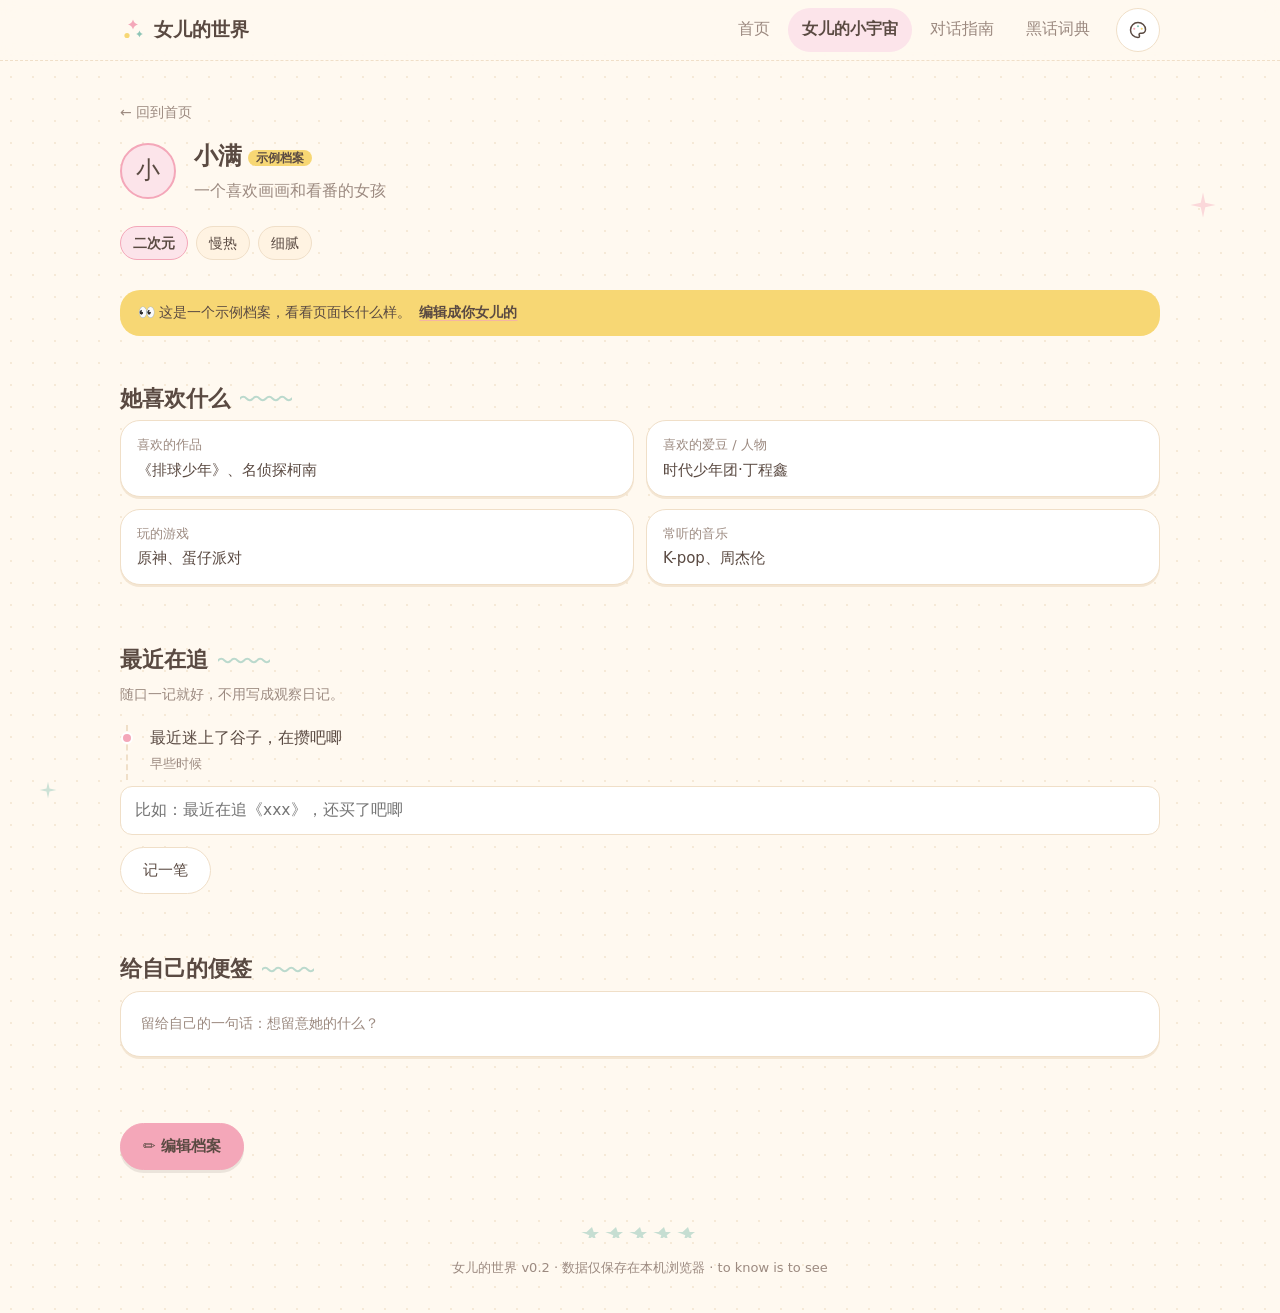
==== commit a8cc20cd: "feat: 全站分享 meta（description/og/theme-color）+ 版本口径 v0.2" ====
--- a/pages/archive.html
+++ b/pages/archive.html
@@ -4,6 +4,11 @@
   <meta charset="UTF-8" />
   <meta name="viewport" content="width=device-width, initial-scale=1.0" />
   <title>女儿的小宇宙 · 女儿的世界</title>
+  <meta name="description" content="女儿的小宇宙档案：记下她的作品、爱豆、游戏、歌单和最近在追。所有信息只保存在你自己的浏览器，不上传、没有算法。" />
+  <meta property="og:title" content="女儿的小宇宙 · 女儿的世界" />
+  <meta property="og:description" content="记下她的作品、爱豆、游戏、歌单和最近在追，首页与模块页会据此提示从哪里聊起最自然。" />
+  <meta property="og:type" content="website" />
+  <meta name="theme-color" content="#F4A7B9" />
   <link rel="icon" type="image/svg+xml" href="../assets/favicon.svg" />
   <script>
     (function () {
@@ -151,7 +156,7 @@
   </main>
 
   <footer class="site-footer">
-    女儿的世界 v0.1 · 数据仅保存在本机浏览器 · to know is to see
+    女儿的世界 v0.2 · 数据仅保存在本机浏览器 · to know is to see
   </footer>
 
   <script src="../js/data.js"></script>
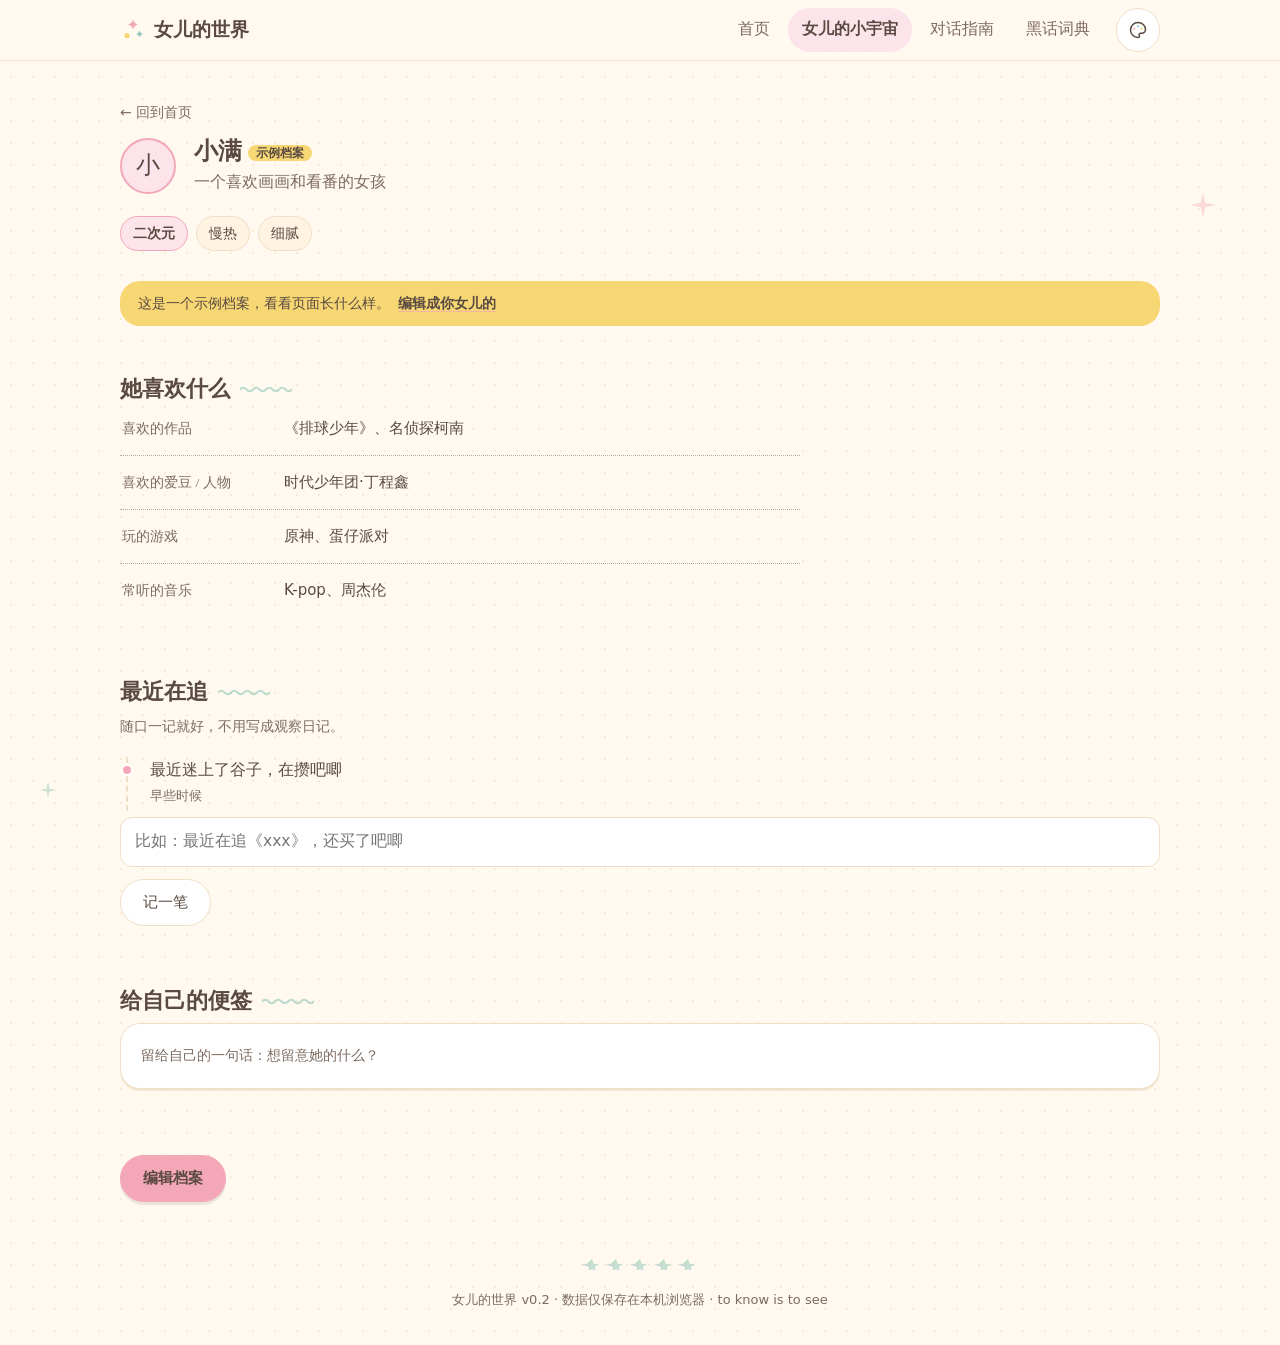
==== commit a79e0f11: "update" ====
--- a/pages/archive.html
+++ b/pages/archive.html
@@ -15,6 +15,7 @@
       try {
         var t = localStorage.getItem("dw-theme");
         if (t) document.documentElement.dataset.theme = t;
+        if ("IntersectionObserver" in window) document.documentElement.classList.add("io");
       } catch (e) {}
     })();
   </script>
@@ -47,7 +48,7 @@
       <div class="profile-head">
         <span class="avatar" id="p-avatar">🌸</span>
         <div>
-          <div class="p-name" id="p-name">女儿</div>
+          <h1 class="p-name" id="p-name">女儿</h1>
           <div class="p-intro" id="p-intro"></div>
         </div>
       </div>
@@ -82,7 +83,7 @@
 
       <section class="section reveal">
         <div class="form-actions">
-          <button type="button" class="btn btn-primary" id="btn-edit">✏️ 编辑档案</button>
+          <button type="button" class="btn btn-primary" id="btn-edit">编辑档案</button>
           <button type="button" class="btn btn-ghost" id="btn-clear" hidden>清空档案，回到示例</button>
         </div>
       </section>
--- a/css/themes/journal.css
+++ b/css/themes/journal.css
@@ -9,10 +9,12 @@
   --accent: #8EC5B6;
   --accent-2: #F7D774;
   --text: #5A4A42;
-  --text-soft: #9C8A80;
+  --text-soft: #7D6B60;
   --line: #F0DFC8;
   --danger: #E8886C;
+  --danger-ink: #A34E36;
   --seal: var(--primary);
+  --focus-ink: #B05970;
   --font-title: "LXGW WenKai", "霞鹜文楷", "Kaiti SC", "STKaiti", "KaiTi", cursive;
   --font-body: "PingFang SC", "Hiragino Sans GB", "Microsoft YaHei", system-ui, -apple-system, sans-serif;
   --radius-card: 20px;
--- a/css/themes/dream.css
+++ b/css/themes/dream.css
@@ -8,10 +8,12 @@
   --accent: #7FC8E8;
   --accent-2: #FFC7DE;
   --text: #4A4460;
-  --text-soft: #8B85A3;
+  --text-soft: #6E6890;
   --line: #E0DAF2;
   --danger: #E58FA2;
+  --danger-ink: #B14F68;
   --seal: var(--primary);
+  --focus-ink: #6A5CA8;
   --font-title: "LXGW WenKai", "霞鹜文楷", "Kaiti SC", "STKaiti", "KaiTi", cursive;
   --font-body: "PingFang SC", "Hiragino Sans GB", "Microsoft YaHei", system-ui, -apple-system, sans-serif;
   --radius-card: 24px;
--- a/css/themes/minimal.css
+++ b/css/themes/minimal.css
@@ -8,10 +8,12 @@
   --accent: #9AA8A0;
   --accent-2: #D9C8A9;
   --text: #3D3A37;
-  --text-soft: #8A8580;
+  --text-soft: #6E6A64;
   --line: #E5E2DC;
   --danger: #C4705F;
+  --danger-ink: #A85A48;
   --seal: var(--primary);
+  --focus-ink: #A85668;
   --font-title: "PingFang SC", "Hiragino Sans GB", "Microsoft YaHei", system-ui, -apple-system, sans-serif;
   --font-body: "PingFang SC", "Hiragino Sans GB", "Microsoft YaHei", system-ui, -apple-system, sans-serif;
   --radius-card: 16px;
@@ -27,18 +29,11 @@
   background-size: 32px 32px;
 }
 
-/* 贴纸/胶带/波浪装饰退场；模块品牌色以顶部细条保留 */
-:root[data-theme="minimal"] .module-card::before,
+/* 贴纸/胶带/波浪装饰退场；模块识别只留色块 */
 :root[data-theme="minimal"] .tip-card::before,
-:root[data-theme="minimal"] .sticker::after {
+:root[data-theme="minimal"] .sticker::after,
+:root[data-theme="minimal"] .letter::before {
   display: none;
-}
-:root[data-theme="minimal"] .module-card::after {
-  content: "";
-  position: absolute;
-  inset: 0 0 auto 0;
-  height: 5px;
-  background: var(--mcolor, var(--primary));
 }
 :root[data-theme="minimal"] .sticker { transform: none; }
 :root[data-theme="minimal"] .section-title::after {
@@ -70,5 +65,5 @@
   -webkit-mask: none;
   mask: none;
 }
-:root[data-theme="minimal"] .method-no { transform: none; }
-:root[data-theme="minimal"] .method-card:nth-child(even) .method-no { transform: none; }
+/* 简约主题：目录条目 hover 不加底色洗染，只让色块展宽 */
+:root[data-theme="minimal"] .toc-item:hover { background: transparent; }
--- a/css/themes/vintage.css
+++ b/css/themes/vintage.css
@@ -6,12 +6,15 @@
   --primary: #B0714B;
   --primary-soft: #EAD9C6;
   --accent: #7C8C6E;
-  --accent-2: #C9A66B;
   --text: #4F4034;
-  --text-soft: #8C7B6A;
+  --text-soft: #6F5E4C;
   --line: #DCCDB2;
   --danger: #A9554C;
+  --danger-ink: #974840;
+  --accent-2: #D4B37C;
   --seal: #A9554C;
+  --focus-ink: #9A4A42;
+  --on-primary: #F8F1E3;
   --font-title: "LXGW WenKai", "霞鹜文楷", "Kaiti SC", "STKaiti", "KaiTi", cursive;
   --font-body: "Kaiti SC", "STKaiti", "KaiTi", "PingFang SC", "Hiragino Sans GB", serif;
   --radius-card: 18px;
--- a/css/main.css
+++ b/css/main.css
@@ -1,20 +1,25 @@
 /* ============================================================
    女儿的世界 · main.css
    Hallmark · genre: playful · macrostructure: Journal Front Page / Workbench / Long Document
-   design-system: design.md · designed-as-app
+   design-system: design.md · designed-as-app · v2（破卡片汤 / emoji 退役 / 装饰收敛 / 节奏两档）
    基础 + 组件样式。颜色/字体/圆角全部来自主题 Token（css/themes/*.css）。
-   设计规范：doc/女儿的世界/03-视觉设计规范.md + design.md
+   设计规范：design.md（唯一事实源）
    ============================================================ */
 
-/* Hallmark · pre-emit critique: P5 H4 E5 S5 R4 V3（app 场景：一致性优先于多样性） */
+/* Hallmark · pre-emit critique: P5 H5 E5 S5 R5 V4（app 场景：一致性优先于多样性；
+   v2 将「一种卡片 × N 次」拆为 目录/笔记段/词条行/登记表/文档流 五种声音） */
 
 /* ---------- 跨主题 token（主题文件可覆写） ---------- */
 :root {
   --shadow-card: 0 2px 0 color-mix(in srgb, var(--line) 70%, transparent);
   --shadow-lift: 0 12px 26px color-mix(in srgb, var(--text) 12%, transparent);
   --seal: var(--primary);
+  --focus-ink: var(--text);   /* 焦点环：与纸面 ≥3:1，主题覆写深色档 */
+  --on-primary: var(--text);  /* primary 填充上的文字色（vintage 覆写为米白） */
+  --danger-ink: var(--danger); /* danger 作文字色的深色档（≥4.5:1） */
   --ease-out: cubic-bezier(0.22, 1, 0.36, 1);
   --dur: 220ms;
+  --dot-rule: 1px dotted color-mix(in srgb, var(--text-soft) 55%, transparent);
 }
 
 /* ---------- Reset & 基础 ---------- */
@@ -64,7 +69,7 @@
 }
 
 :focus-visible {
-  outline: 2px solid var(--primary);
+  outline: 2px solid var(--focus-ink);
   outline-offset: 2px;
   border-radius: 6px;
 }
@@ -94,7 +99,7 @@
   background: color-mix(in srgb, var(--bg) 88%, transparent);
   -webkit-backdrop-filter: blur(8px);
   backdrop-filter: blur(8px);
-  border-bottom: 1.5px dashed var(--line);
+  border-bottom: 1px solid color-mix(in srgb, var(--line) 80%, transparent);
 }
 
 .topnav .wrap {
@@ -243,7 +248,7 @@
 }
 .hero .hero-sub { color: var(--text-soft); max-width: 560px; margin: 0 auto; }
 
-/* 今日小贴士：便利贴（微倾 + 纸胶带） */
+/* 今日小贴士：便利贴（微倾 + 纸胶带）——旋转装饰锚点 1/3 */
 .tip-card {
   margin: 26px auto 0;
   max-width: 640px;
@@ -252,15 +257,12 @@
   border-radius: var(--radius-card);
   padding: 16px 22px;
   text-align: left;
-  display: flex;
-  gap: 12px;
-  align-items: flex-start;
   position: relative;
   box-shadow: var(--shadow-card);
   transform: rotate(-0.6deg);
 }
 
-/* 和纸胶带（doc/03 §1：贴纸与胶带元素），跨主题取 token 调色 */
+/* 和纸胶带：只贴便利贴与信纸 */
 .tip-card::before,
 .letter::before {
   content: "";
@@ -269,7 +271,7 @@
   left: 50%;
   width: 96px;
   height: 22px;
-  transform: translateX(-50%) rotate(-3deg);
+  transform: translateX(-50%);
   background:
     repeating-linear-gradient(45deg, transparent 0 6px, color-mix(in srgb, var(--card) 55%, transparent) 6px 12px),
     color-mix(in srgb, var(--accent-2) 72%, transparent);
@@ -278,21 +280,22 @@
   pointer-events: none;
 }
 .letter::before {
-  transform: translateX(-50%) rotate(2deg);
   background:
     repeating-linear-gradient(45deg, transparent 0 6px, color-mix(in srgb, var(--card) 55%, transparent) 6px 12px),
     color-mix(in srgb, var(--primary) 45%, transparent);
 }
-.tip-card .tip-icon { font-size: 20px; line-height: 1.6; flex-shrink: 0; }
 .tip-card .tip-label {
   font-size: 13px;
   color: var(--text-soft);
   font-family: var(--font-title);
-  letter-spacing: 0.04em;
-}
-
-/* ---------- 区块与卡片 ---------- */
+  letter-spacing: 0.08em;
+  margin-bottom: 2px;
+}
+
+/* ---------- 区块与节奏（两档：30 / 64） ---------- */
 .section { padding: 30px 0; }
+.section-lg { padding: 64px 0; }
+@media (max-width: 639px) { .section-lg { padding: 44px 0; } }
 
 .section-title {
   font-size: 22px;
@@ -315,6 +318,7 @@
 
 .section-desc { color: var(--text-soft); font-size: 14px; margin-bottom: 18px; }
 
+/* 通用纸卡：只用于「信物」类（便签等），不作默认容器 */
 .card {
   background: var(--card);
   border: 1px solid var(--line);
@@ -323,90 +327,79 @@
   box-shadow: var(--shadow-card);
 }
 
-/* ---------- 模块网格（doc/03 §4.1） ---------- */
-.grid-modules {
+/* ---------- 目录页（她的八个世界） ----------
+   手账目录原型：编号条目 + 模块色色块 + 点线分隔，不做卡片网格 */
+.toc {
   display: grid;
   grid-template-columns: 1fr;
-  gap: 18px;
-}
-@media (min-width: 480px) { .grid-modules { grid-template-columns: repeat(2, minmax(0, 1fr)); } }
-@media (min-width: 900px) { .grid-modules { grid-template-columns: repeat(3, minmax(0, 1fr)); } }
-
-.module-card {
-  position: relative;
-  display: block;
-  background: var(--card);
-  border: 1px solid var(--line);
-  border-radius: var(--radius-card);
-  padding: 22px 18px 16px;
+  column-gap: 44px;
+}
+@media (min-width: 720px) { .toc { grid-template-columns: repeat(2, minmax(0, 1fr)); } }
+
+.toc-item {
+  display: flex;
+  align-items: center;
+  gap: 14px;
+  padding: 15px 10px;
   text-decoration: none;
-  overflow: visible;
-  box-shadow: var(--shadow-card);
-  transition: transform var(--dur) var(--ease-out), box-shadow var(--dur) var(--ease-out);
-}
-
-/* 纸胶带（模块品牌色，贴在卡片上沿） */
-.module-card::before {
-  content: "";
-  position: absolute;
-  top: -9px;
-  left: 18px;
-  width: 64px;
-  height: 20px;
-  background: color-mix(in srgb, var(--mcolor, var(--primary)) 58%, transparent);
-  border-left: 1px dashed color-mix(in srgb, var(--text) 12%, transparent);
-  border-right: 1px dashed color-mix(in srgb, var(--text) 12%, transparent);
-  transform: rotate(-3deg);
-  border-radius: 2px;
-  pointer-events: none;
-}
-.module-card:nth-child(even)::before { left: auto; right: 18px; transform: rotate(3deg); }
-
-.module-card:hover {
-  transform: translateY(-4px) rotate(-0.4deg);
-  box-shadow: var(--shadow-lift);
-}
-
-.module-card:active { transform: translateY(-1px); transition-duration: 0.08s; }
-.module-card:focus-visible { outline-color: var(--mcolor, var(--primary)); }
-
-/* 入场渐次浮现：backwards fill，结束后不锁死 :hover transform */
+  border-bottom: var(--dot-rule);
+  transition: background var(--dur) var(--ease-out);
+}
+.toc-item:last-child,
+.toc-item:nth-last-child(2):nth-child(odd) { border-bottom: none; }
+
+.toc-no {
+  font-family: var(--font-title);
+  font-size: 20px;
+  font-weight: 700;
+  color: var(--text-soft);
+  min-width: 32px;
+  letter-spacing: 0.02em;
+}
+
+.toc-swatch {
+  width: 10px;
+  height: 26px;
+  border-radius: 3px;
+  background: var(--mcolor, var(--primary));
+  opacity: 0.8;
+  flex-shrink: 0;
+  transition: width var(--dur) var(--ease-out), opacity var(--dur) var(--ease-out);
+}
+
+.toc-body { display: flex; flex-direction: column; min-width: 0; flex: 1; }
+.toc-title { font-family: var(--font-title); font-size: 17.5px; font-weight: 700; line-height: 1.5; }
+.toc-tagline { font-size: 13px; color: var(--text-soft); margin-top: 1px; line-height: 1.6; }
+
+.toc-arrow {
+  color: var(--text-soft);
+  opacity: 0;
+  transform: translateX(-5px);
+  transition: opacity var(--dur) var(--ease-out), transform var(--dur) var(--ease-out);
+  flex-shrink: 0;
+}
+
+.toc-item:hover { background: color-mix(in srgb, var(--mcolor, var(--primary)) 8%, transparent); }
+.toc-item:hover .toc-swatch { width: 26px; opacity: 1; }
+.toc-item:hover .toc-arrow { opacity: 1; transform: translateX(0); }
+.toc-item:focus-visible { outline-color: var(--focus-ink); }
+
+/* 入场渐次浮现：backwards fill，不锁死后续交互 */
 @media (prefers-reduced-motion: no-preference) {
-  .module-card { animation: rise-in 0.5s cubic-bezier(0.22, 1, 0.36, 1) backwards; }
-  .module-card:nth-child(2) { animation-delay: 0.06s; }
-  .module-card:nth-child(3) { animation-delay: 0.12s; }
-  .module-card:nth-child(4) { animation-delay: 0.18s; }
-  .module-card:nth-child(5) { animation-delay: 0.24s; }
-  .module-card:nth-child(6) { animation-delay: 0.30s; }
-  .module-card:nth-child(7) { animation-delay: 0.36s; }
-  .module-card:nth-child(8) { animation-delay: 0.42s; }
+  .toc-item { animation: rise-in 0.5s cubic-bezier(0.22, 1, 0.36, 1) backwards; }
+  .toc-item:nth-child(2) { animation-delay: 0.05s; }
+  .toc-item:nth-child(3) { animation-delay: 0.10s; }
+  .toc-item:nth-child(4) { animation-delay: 0.15s; }
+  .toc-item:nth-child(5) { animation-delay: 0.20s; }
+  .toc-item:nth-child(6) { animation-delay: 0.25s; }
+  .toc-item:nth-child(7) { animation-delay: 0.30s; }
+  .toc-item:nth-child(8) { animation-delay: 0.35s; }
   @keyframes rise-in {
     from { opacity: 0; transform: translateY(10px); }
   }
 }
 
-.module-card .m-emoji { font-size: 30px; line-height: 1; margin-bottom: 10px; }
-.module-card .m-title { font-family: var(--font-title); font-size: 18px; font-weight: 700; }
-.module-card .m-tagline { font-size: 13.5px; color: var(--text-soft); margin-top: 4px; }
-
-.module-card .m-stage {
-  position: absolute;
-  top: 14px;
-  right: 14px;
-  display: flex;
-  gap: 4px;
-}
-.module-card .m-stage i {
-  font-style: normal;
-  font-size: 12px;
-  padding: 1px 7px;
-  border-radius: 999px;
-  background: var(--bg-soft);
-  border: 1px solid var(--line);
-  color: var(--text-soft);
-}
-
-/* ---------- 档案卡（首页横向，doc/03 §4.7） ---------- */
+/* ---------- 档案卡（首页横卡） ---------- */
 .archive-card {
   display: flex;
   align-items: center;
@@ -439,6 +432,14 @@
   color: var(--text);
 }
 
+/* 模块页编号徽章（01–08，与首页目录一致；--mcolor 由 JS 注入） */
+.mod-badge {
+  background: color-mix(in srgb, var(--mcolor, var(--primary)) 24%, var(--card));
+  border-color: var(--mcolor, var(--primary));
+  font-size: 19px;
+  letter-spacing: 0.05em;
+}
+
 .archive-card .a-name { font-family: var(--font-title); font-size: 18px; font-weight: 700; }
 .archive-card .a-meta { font-size: 13.5px; color: var(--text-soft); }
 .archive-card .a-edit {
@@ -464,12 +465,13 @@
   vertical-align: 2px;
 }
 
-/* ---------- 贴纸标签（doc/03 §4.2，颜色不随主题） ---------- */
+/* ---------- 贴纸标签（三层分区，颜色不随主题） ----------
+   旋转装饰锚点 2/3 */
 .sticker {
   display: inline-flex;
   align-items: center;
   gap: 8px;
-  padding: 5px 16px 5px 12px;
+  padding: 5px 16px 5px 14px;
   border-radius: 999px;
   font-size: 14.5px;
   font-weight: 600;
@@ -491,23 +493,31 @@
 .sticker-why  { background: #FCE4EA; color: #B04A6E; }
 .sticker-how  { background: #E4F4EC; color: #3E7D5C; }
 
-/* ---------- 三层内容卡片 ---------- */
+/* ---------- 三层内容：笔记段（是什么 / 她为什么喜欢） ---------- */
 .layer { margin-top: 26px; }
-.layer .sticker { margin-bottom: 14px; }
-
-.layer-cards { display: grid; grid-template-columns: repeat(auto-fit, minmax(min(100%, 260px), 1fr)); gap: 14px; }
-
-.info-card {
-  background: var(--card);
-  border: 1px solid var(--line);
-  border-radius: var(--radius-card);
-  padding: 16px 18px;
-  box-shadow: var(--shadow-card);
-}
-.info-card h4 { font-size: 16.5px; margin-bottom: 6px; }
-.info-card p { font-size: 14.5px; color: var(--text); }
-
-/* ---------- 话术气泡（doc/03 §4.3） ---------- */
+.layer .sticker { margin-bottom: 12px; }
+
+.notes { display: grid; gap: 2px; }
+
+.note h4 {
+  font-size: 16.5px;
+  margin-bottom: 4px;
+  display: flex;
+  align-items: center;
+  gap: 9px;
+}
+/* 模块色短线：笔记的「荧光笔标记」 */
+.note h4::before {
+  content: "";
+  width: 15px;
+  height: 3px;
+  border-radius: 2px;
+  background: var(--mcolor, var(--accent));
+  flex-shrink: 0;
+}
+.note p { font-size: 14.5px; }
+
+/* ---------- 话术气泡（怎么聊——全站保留的「纸片」声音） ---------- */
 .bubbles-label {
   font-size: 13px;
   color: var(--text-soft);
@@ -542,7 +552,7 @@
   transform: rotate(8deg);
 }
 
-/* ---------- 红线提示卡（doc/03 §4.4） ---------- */
+/* ---------- 红线提示卡 / 建议块 ---------- */
 .redline {
   margin-top: 16px;
   background: color-mix(in srgb, var(--danger) 10%, var(--card));
@@ -550,8 +560,7 @@
   border-radius: var(--radius-card);
   padding: 14px 18px;
 }
-.redline .redline-title { font-weight: 700; color: var(--danger); margin-bottom: 4px; }
-.redline .redline-title::before { content: "🕊️ "; }
+.redline .redline-title { font-weight: 700; font-family: var(--font-title); color: var(--danger-ink); margin-bottom: 4px; }
 .redline p { font-size: 14.5px; }
 
 .advice-block {
@@ -560,10 +569,9 @@
   border-radius: var(--radius-card);
   padding: 12px 18px;
 }
-.advice-block .advice-title { font-weight: 700; margin-bottom: 4px; }
-.advice-block .advice-title::before { content: "🌱 "; }
-
-/* ---------- 学段分段控件（doc/03 §4.5） ---------- */
+.advice-block .advice-title { font-weight: 700; font-family: var(--font-title); margin-bottom: 4px; }
+
+/* ---------- 学段分段控件 ---------- */
 .seg {
   display: inline-flex;
   flex-wrap: wrap;
@@ -587,7 +595,7 @@
 }
 .seg-btn[aria-pressed="true"] {
   background: var(--primary);
-  color: var(--text);
+  color: var(--on-primary);
   font-weight: 700;
   box-shadow: 0 2px 0 color-mix(in srgb, var(--text) 10%, transparent);
 }
@@ -600,7 +608,7 @@
   display: none;
 }
 .seg-btn.recommended .rec-dot { display: inline-block; }
-.seg-btn[aria-pressed="true"] .rec-dot { background: var(--text); }
+.seg-btn[aria-pressed="true"] .rec-dot { background: var(--on-primary); }
 
 /* ---------- 通用按钮 ---------- */
 .btn {
@@ -622,13 +630,13 @@
 .btn-primary {
   background: var(--primary);
   border-color: var(--primary);
-  color: var(--text);
+  color: var(--on-primary);
   font-weight: 700;
   box-shadow: 0 3px 0 color-mix(in srgb, var(--text) 12%, transparent);
 }
 .btn-ghost { background: transparent; }
 
-/* ---------- 提示条 ---------- */
+/* ---------- 提示条 / 匹配卡 ---------- */
 .banner-tip {
   background: var(--accent-2);
   border-radius: var(--radius-card);
@@ -651,8 +659,7 @@
   margin-bottom: 18px;
   font-size: 14.5px;
 }
-.match-card .match-title { font-weight: 700; margin-bottom: 4px; }
-.match-card .match-title::before { content: "💗 "; }
+.match-card .match-title { font-weight: 700; font-family: var(--font-title); margin-bottom: 4px; }
 
 /* ---------- 档案页 ---------- */
 .profile-head { display: flex; align-items: center; gap: 18px; flex-wrap: wrap; margin-bottom: 20px; }
@@ -671,24 +678,30 @@
   font-size: 13.5px;
   text-decoration: none;
 }
-a.chip { transition: border-color var(--dur) var(--ease-out), transform var(--dur) var(--ease-out); }
-a.chip:hover { border-color: var(--primary); transform: rotate(-1.5deg); }
+a.chip { transition: border-color var(--dur) var(--ease-out), background var(--dur) var(--ease-out); }
+a.chip:hover { border-color: var(--primary); background: var(--primary-soft); }
 .chip-btn { min-height: 34px; transition: background var(--dur) var(--ease-out), border-color var(--dur) var(--ease-out), transform 0.15s var(--ease-out); }
 .chip-btn:active { transform: scale(0.96); }
 .chip-btn[aria-pressed="true"] { background: var(--primary-soft); border-color: var(--primary); font-weight: 600; }
 .chip-faction { background: var(--primary-soft); border-color: var(--primary); font-weight: 600; }
 
-.kv-list { display: grid; grid-template-columns: 1fr; gap: 12px; }
-@media (min-width: 640px) { .kv-list { grid-template-columns: repeat(2, minmax(0, 1fr)); } }
-.kv-list .kv {
-  background: var(--card);
-  border: 1px solid var(--line);
-  border-radius: var(--radius-card);
-  padding: 12px 16px;
-  box-shadow: var(--shadow-card);
-}
-.kv-list .kv-label { font-size: 13px; color: var(--text-soft); }
+/* 登记表（她喜欢什么）：label 与值一行，行间点线——手账登记页 */
+.kv-list { max-width: 680px; }
+.kv {
+  display: grid;
+  grid-template-columns: 150px 1fr;
+  gap: 12px;
+  padding: 13px 2px;
+  border-bottom: var(--dot-rule);
+  align-items: baseline;
+}
+.kv-list .kv:first-child { padding-top: 4px; }
+.kv-list .kv:last-child { border-bottom: none; }
+.kv-list .kv-label { font-size: 13.5px; color: var(--text-soft); font-family: var(--font-title); }
 .kv-list .kv-value { font-size: 15px; overflow-wrap: anywhere; }
+@media (max-width: 559px) {
+  .kv { grid-template-columns: 1fr; gap: 2px; }
+}
 
 .empty-hint {
   color: var(--text-soft);
@@ -746,7 +759,7 @@
 
 .form-actions { display: flex; gap: 12px; flex-wrap: wrap; margin-top: 6px; }
 
-/* ---------- 词典页（doc/03 §4.8） ---------- */
+/* ---------- 词典页：词条行（不做卡片墙） ---------- */
 .search-box {
   width: 100%;
   border-radius: 999px;
@@ -777,30 +790,43 @@
 }
 .tab-btn:hover { border-color: var(--primary); color: var(--text); }
 .tab-btn:active { transform: scale(0.97); }
-.tab-btn.on { background: var(--primary); border-color: var(--primary); color: var(--text); font-weight: 700; }
-
-.gloss-grid { display: grid; grid-template-columns: 1fr; gap: 14px; }
-@media (min-width: 700px) { .gloss-grid { grid-template-columns: repeat(2, minmax(0, 1fr)); } }
-
-.gloss-card {
-  background: var(--card);
-  border: 1px solid var(--line);
-  border-radius: var(--radius-card);
-  padding: 14px 18px;
-  box-shadow: var(--shadow-card);
-}
-.gloss-card .g-term {
+.tab-btn.on { background: var(--primary); border-color: var(--primary); color: var(--on-primary); font-weight: 700; }
+
+.dict-grid { display: grid; grid-template-columns: 1fr; column-gap: 44px; }
+@media (min-width: 700px) { .dict-grid { grid-template-columns: repeat(2, minmax(0, 1fr)); } }
+
+.dict-row {
+  padding: 14px 8px 16px;
+  border-bottom: var(--dot-rule);
+  transition: background var(--dur) var(--ease-out);
+}
+.dict-row:hover { background: color-mix(in srgb, var(--mcolor, var(--primary)) 6%, transparent); }
+.dict-grid .dict-row:last-child { border-bottom: none; }
+
+.dict-row .d-term {
   font-weight: 700;
-  font-size: 16.5px;
+  font-size: 17.5px;
   font-family: var(--font-title);
   display: flex;
-  align-items: center;
-  gap: 8px;
+  align-items: baseline;
+  gap: 4px;
   flex-wrap: wrap;
-}
-.gloss-card .g-module { font-size: 12px; color: var(--text-soft); border: 1px solid var(--line); border-radius: 999px; padding: 0 8px; font-family: var(--font-body); }
-.gloss-card .g-hot { font-size: 12px; background: var(--accent-2); border-radius: 999px; padding: 0 8px; font-family: var(--font-body); }
-.gloss-card .g-meaning { font-size: 14.5px; margin-top: 6px; }
+  line-height: 1.6;
+}
+/* 模块色圆点：词的「归属地」 */
+.dict-row .d-term::before {
+  content: "";
+  width: 8px;
+  height: 8px;
+  border-radius: 50%;
+  background: var(--mcolor, var(--accent));
+  flex-shrink: 0;
+  align-self: center;
+  margin-right: 6px;
+}
+.dict-row .g-module { font-size: 12px; color: var(--text-soft); font-family: var(--font-title); padding: 0; border: none; font-weight: 400; }
+.dict-row .g-hot { font-size: 12px; color: var(--danger-ink); font-weight: 600; font-family: var(--font-body); }
+.dict-row .d-meaning { font-size: 14.5px; margin-top: 4px; }
 
 .reply-block {
   margin-top: 10px;
@@ -842,7 +868,7 @@
   box-shadow: var(--shadow-card);
 }
 .letter p { font-size: 15px; }
-/* 蜡封印 */
+/* 蜡封印——旋转装饰锚点 3/3 */
 .letter::after {
   content: "见";
   position: absolute;
@@ -883,58 +909,43 @@
   mask: url("data:image/svg+xml,%3Csvg xmlns='http://www.w3.org/2000/svg' width='24' height='12' viewBox='0 0 24 12'%3E%3Cpath d='M12 1l1.7 5 5.3.1-4.3 3.1 1.6 5-4.3-3.1-4.3 3.1 1.6-5L1.3 6.1l5.3-.1z' fill='%23000'/%3E%3C/svg%3E") repeat-x center / 24px 12px;
 }
 
-/* ---------- 父女对话指南 ---------- */
-.guide-grid {
-  display: grid;
-  grid-template-columns: repeat(auto-fit, minmax(min(100%, 280px), 1fr));
-  gap: 14px;
-}
-
-.method-card {
-  background: var(--card);
-  border: 1px solid var(--line);
-  border-radius: var(--radius-card);
-  padding: 16px 18px;
-  box-shadow: var(--shadow-card);
-}
-
-.method-card h4 {
-  font-size: 16.5px;
-  margin-bottom: 10px;
-  display: flex;
-  align-items: center;
-  gap: 8px;
-}
-
-/* 编号圆标：手写数字贴纸 */
-.method-no {
-  width: 24px;
-  height: 24px;
-  border-radius: 50%;
+/* ---------- 对话指南：编号文档流 ---------- */
+.doc-list { display: grid; gap: 0; }
+
+.doc-item {
+  padding: 17px 4px 19px;
+  border-bottom: var(--dot-rule);
+}
+.doc-list .doc-item:first-child { padding-top: 6px; }
+.doc-list .doc-item:last-child { border-bottom: none; }
+
+.doc-head {
+  display: flex;
+  align-items: baseline;
+  gap: 10px;
+  margin-bottom: 5px;
+  flex-wrap: wrap;
+}
+.doc-no {
+  font-family: var(--font-title);
+  font-size: 15px;
+  font-weight: 700;
+  color: var(--text-soft);
   flex-shrink: 0;
-  display: inline-grid;
-  place-items: center;
-  font-size: 12.5px;
-  font-weight: 700;
+}
+.doc-item h4 { font-size: 16.5px; }
+.doc-item p { font-size: 14.5px; }
+
+.doc-when {
+  display: block;
+  font-size: 13px;
+  color: var(--text-soft);
   font-family: var(--font-title);
-  background: var(--primary-soft);
-  border: 1.5px solid var(--primary);
-  transform: rotate(-4deg);
-}
-.method-card:nth-child(even) .method-no { transform: rotate(4deg); }
-
-.method-when {
-  display: inline-block;
-  font-size: 12.5px;
-  padding: 2px 10px;
-  border-radius: 999px;
-  background: var(--bg-soft);
-  border: 1px solid var(--line);
-  color: var(--text-soft);
-  margin-bottom: 10px;
-}
-
-.method-card p { font-size: 14.5px; margin-bottom: 0; }
+  margin-bottom: 5px;
+}
+
+.doc-item.dont h4 { color: var(--danger-ink); }
+.doc-item.dont .doc-no { color: var(--danger-ink); }
 
 .age-points {
   margin: 8px 0 0;
@@ -945,9 +956,6 @@
 
 .age-points li { font-size: 14.5px; }
 
-.dont-card { border-color: color-mix(in srgb, var(--danger) 45%, var(--line)); }
-.dont-card h4 { color: var(--danger); }
-
 /* ---------- 工具类 ---------- */
 .text-soft { color: var(--text-soft); }
 .mt-0 { margin-top: 0; }
@@ -962,13 +970,24 @@
 }
 .back-link:hover { color: var(--text); }
 
-/* ---------- 动效降级（doc/03 §5/§6） ---------- */
+/* 滚动轻浮现：仅当 JS 与 IntersectionObserver 可用（html.io，由内联脚本标记）
+   且未要求减动效时启用；任何一环缺失，内容直接可见。 */
+@media (prefers-reduced-motion: no-preference) {
+  html.io .reveal {
+    opacity: 0;
+    transform: translateY(10px);
+    transition: opacity 0.5s var(--ease-out), transform 0.5s var(--ease-out);
+  }
+  html.io .reveal.in { opacity: 1; transform: none; }
+}
+
+/* ---------- 动效降级 ---------- */
 @media (prefers-reduced-motion: reduce) {
   *, *::before, *::after {
     animation-duration: 0.01ms !important;
     animation-iteration-count: 1 !important;
     transition-duration: 0.01ms !important;
   }
-  .module-card:hover, .archive-card:hover, .btn:hover { transform: none; }
-  .tip-card, .letter::after, .method-no { transform: none; }
-}
+  .archive-card:hover, .btn:hover { transform: none; }
+  .tip-card, .letter::after, .sticker { transform: none; }
+}
